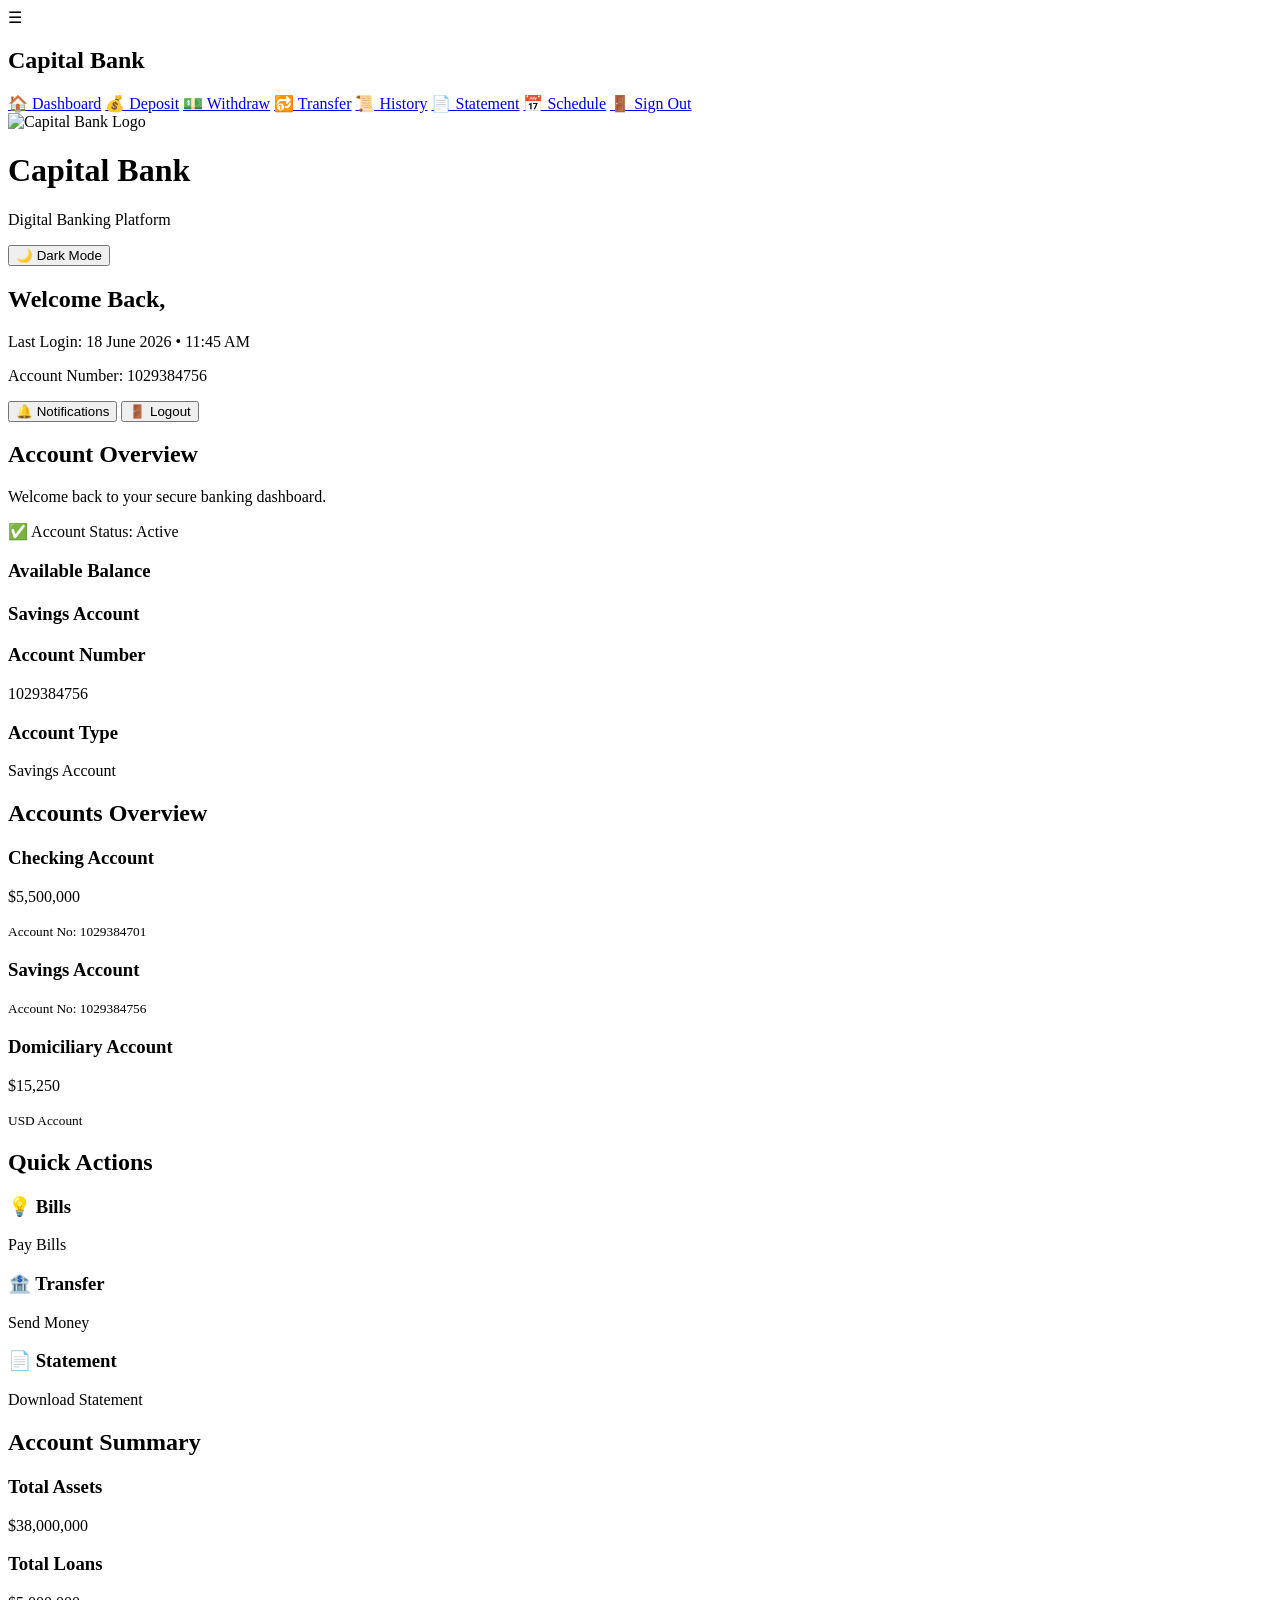
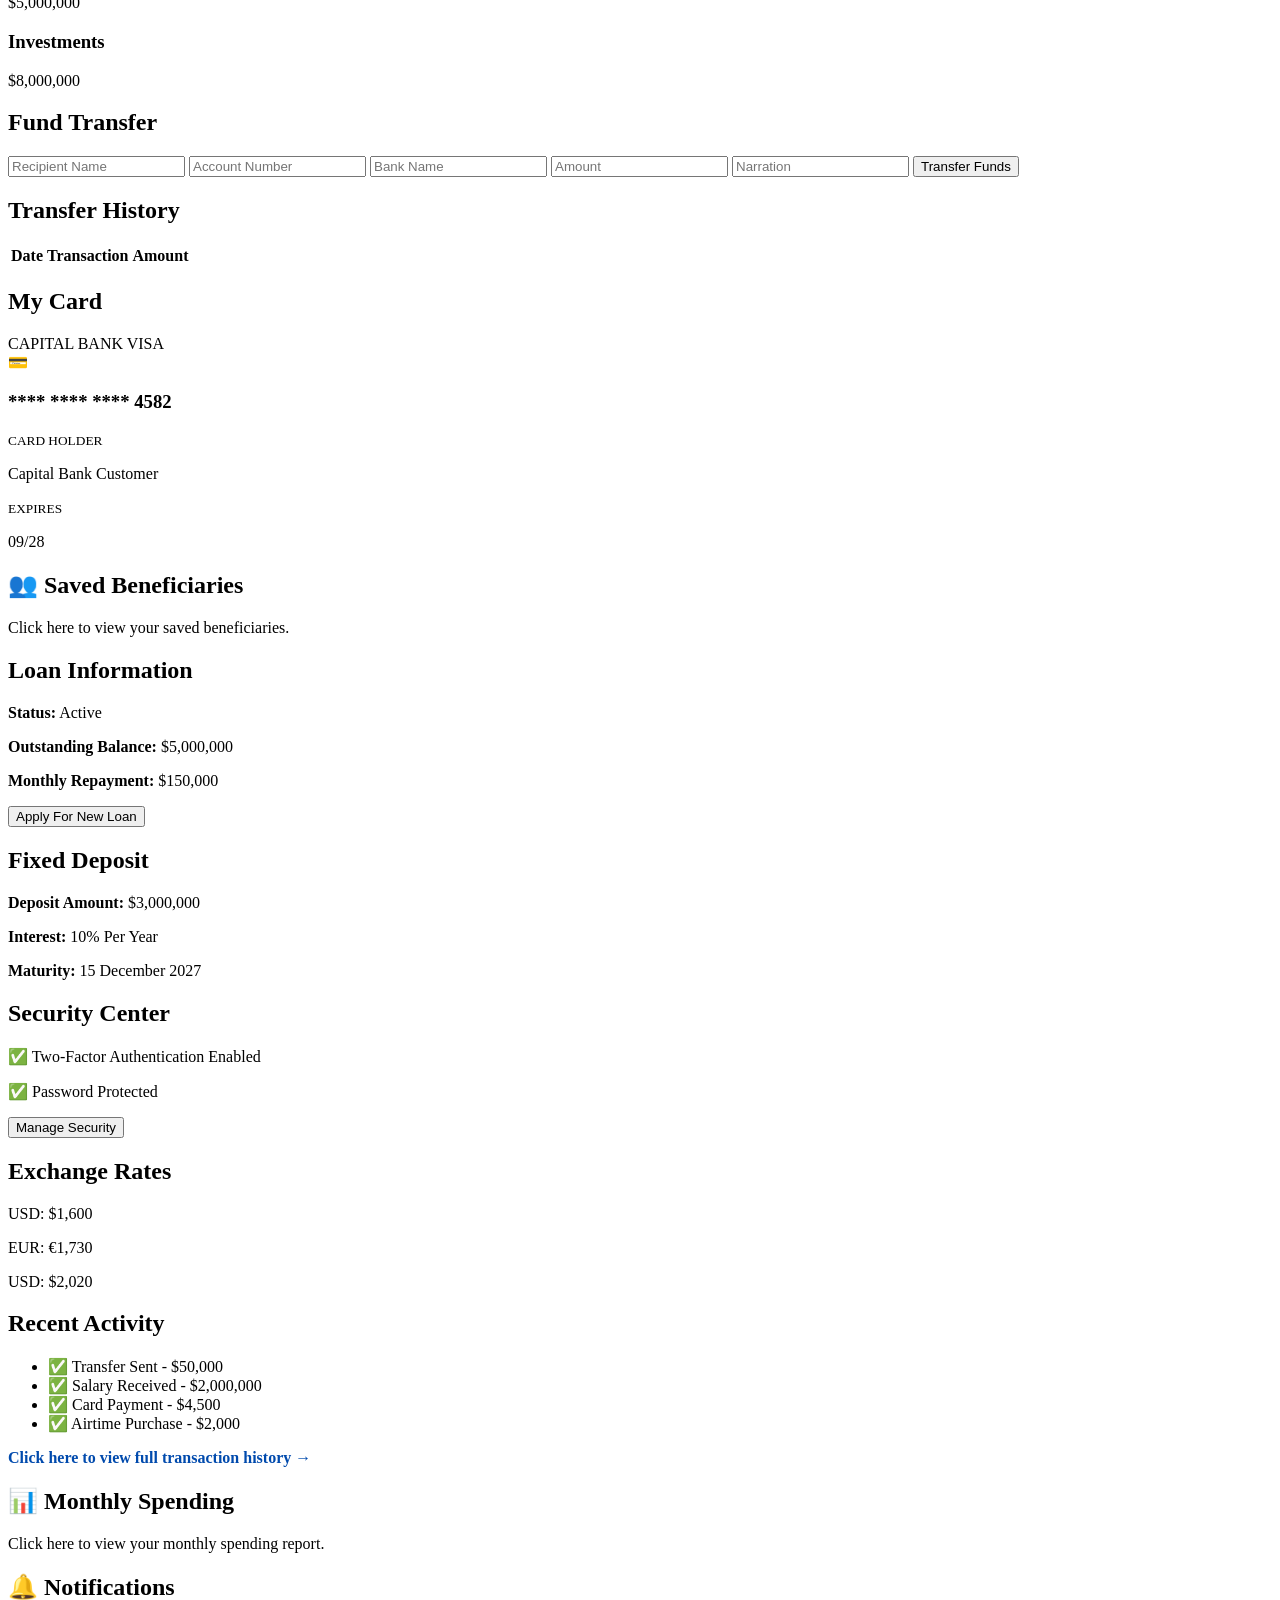
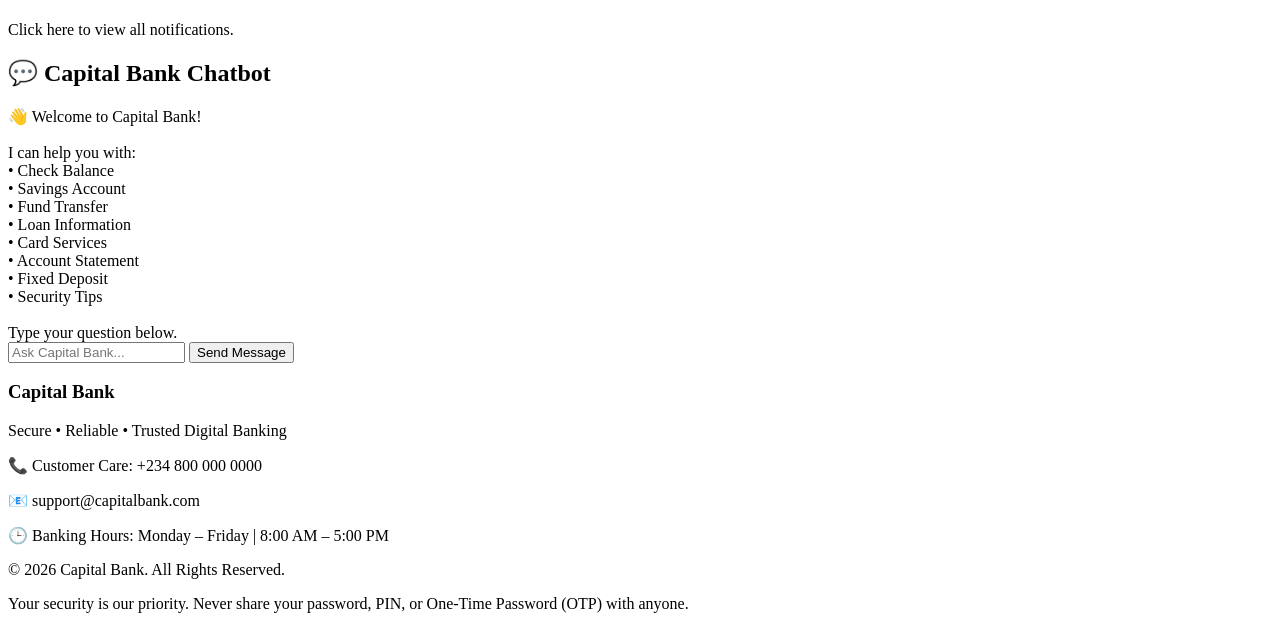
==== dashboard.html @ 626921fa "Update dashboard.html" ====
<!DOCTYPE html>
<html lang="en">

<head>
<meta charset="UTF-8">
<meta name="viewport" content="width=device-width, initial-scale=1.0">

<title>Capital Bank Dashboard</title>

<link rel="stylesheet" href="style.css">

</head>

<body onload="loadDashboard()">

<!-- Menu Button -->
<div class="menu-btn" onclick="toggleMenu()">
☰
</div>

<!-- Sidebar -->
<div class="sidebar" id="sidebar">

<h2>Capital Bank</h2>

<a href="dashboard.html">🏠 Dashboard</a>
<a href="deposit.html">💰 Deposit</a>
<a href="withdraw.html">💵 Withdraw</a>
<a href="transfer.html">🔂 Transfer</a>
<a href="history.html">📜 History</a>
<a href="statement.html">📄 Statement</a>
<a href="schedule.html">📅 Schedule</a>

<a href="#" onclick="logout()">🚪 Sign Out</a>

</div>

<!-- Dashboard -->
<div class="dashboard">

<!-- Header -->
<div class="top-header">

<img src="logo.png"
class="logo"
alt="Capital Bank Logo">

<div>

<h1>Capital Bank</h1>

<p>Digital Banking Platform</p>

<button
class="dark-btn"
onclick="toggleDarkMode()">

🌙 Dark Mode

</button>

</div>

</div>

<!-- Profile -->
<div class="profile-card">

<div class="profile-info">

<h2>
Welcome Back,
<span id="username"></span>
</h2>

<p>
Last Login:
18 June 2026 • 11:45 AM
</p>

<p>
Account Number:
<span id="accountNumber">
1029384756
</span>
</p>

</div>

<div class="profile-actions">

<button onclick="window.location.href='notifications.html'">
🔔 Notifications
</button>  

<button onclick="logout()">
🚪 Logout
</button>

</div>

</div>

<!-- Welcome Card -->
<div class="welcome-card">

<h2>Account Overview</h2>

<p>
Welcome back to your secure banking dashboard.
</p>

<span class="status">
✅ Account Status: Active
</span>

</div>

<!-- Account Cards -->
<div class="cards-grid">

<div class="bank-card balance-card">

<h3>Available Balance</h3>

<h1 id="balance"></h1>

</div>

<div class="bank-card">

<h3>Savings Account</h3>

<p id="savings"></p>

</div>

<div class="bank-card">

<h3>Account Number</h3>

<p id="accountNumberCard">
1029384756
</p>

</div>

<div class="bank-card">

<h3>Account Type</h3>

<p>Savings Account</p>

</div>

</div>
<!-- ACCOUNTS OVERVIEW -->
<div class="section">

<h2>Accounts Overview</h2>

<div class="cards-grid">

<div class="bank-card">
<h3>Checking Account</h3>
<p>$5,500,000</p>
<small>Account No: 1029384701</small>
</div>

<div class="bank-card">
<h3>Savings Account</h3>
<p id="overviewSavings"></p>
<small>Account No: 1029384756</small>
</div>

<div class="bank-card">
<h3>Domiciliary Account</h3>
<p>$15,250</p>
<small>USD Account</small>
</div>

</div>

</div>

<!-- QUICK ACTIONS -->
<div class="section">

<h2>Quick Actions</h2>

<div class="cards-grid">

<div class="bank-card">
<h3>💡 Bills</h3>
<p>Pay Bills</p>
</div>

<div class="bank-card">
<h3>🏦 Transfer</h3>
<p>Send Money</p>
</div>

<div class="bank-card">
<h3>📄 Statement</h3>
<p>Download Statement</p>
</div>

</div>

</div>

<!-- ACCOUNT SUMMARY -->
<div class="section">

<h2>Account Summary</h2>

<div class="cards-grid">

<div class="bank-card">
<h3>Total Assets</h3>
<p id="totalAssets">$38,000,000</p>
</div>

<div class="bank-card">
<h3>Total Loans</h3>
<p>$5,000,000</p>
</div>

<div class="bank-card">
<h3>Investments</h3>
<p>$8,000,000</p>
</div>

</div>

</div>

<!-- QUICK TRANSFER -->
<div class="bank-card">

<h2>Fund Transfer</h2>

<input
type="text"
id="receiver"
placeholder="Recipient Name">

<input
type="text"
id="accountNumber"
placeholder="Account Number">

<input
type="text"
id="bankName"
placeholder="Bank Name">

<input
type="number"
id="amount"
placeholder="Amount">

<input
type="text"
id="narration"
placeholder="Narration">

<button onclick="transferMoney()">
Transfer Funds
</button>

</div>
<!-- TRANSFER HISTORY -->
<div class="bank-card">

<h2>Transfer History</h2>

<table class="history-table">

<thead>
<tr>
<th>Date</th>
<th>Transaction</th>
<th>Amount</th>
</tr>
</thead>

<tbody id="historyTable">
</tbody>

</table>

</div>

<!-- MY CARD -->
<div class="section">

<h2>My Card</h2>

<div class="premium-card" onclick="showCardDetails()">

<div class="card-top">
<span>CAPITAL BANK</span>
<span>VISA</span>
</div>

<div class="chip">💳</div>

<h3 class="card-number">
**** **** **** 4582
</h3>

<div class="card-bottom">

<div>
<small>CARD HOLDER</small>
<p id="cardHolder">Capital Bank Customer</p>
</div>

<div>
<small>EXPIRES</small>
<p>09/28</p>
</div>

</div>

</div>

</div>

<!-- SAVED BENEFICIARIES -->

<div class="section">

    <div class="bank-card" onclick="showBeneficiaries()" style="cursor:pointer;">

        <h2>👥 Saved Beneficiaries</h2>

        <p>Click here to view your saved beneficiaries.</p>

    </div>

</div>

<!-- LOAN INFORMATION -->
<div class="section">

<h2>Loan Information</h2>

<div class="bank-card">

<p><strong>Status:</strong> Active</p>

<p><strong>Outstanding Balance:</strong> $5,000,000</p>

<p><strong>Monthly Repayment:</strong> $150,000</p>

<button onclick="applyLoan()">
Apply For New Loan
</button>

</div>

</div>

<!-- FIXED DEPOSIT -->
<div class="section">

<h2>Fixed Deposit</h2>

<div class="bank-card">

<p><strong>Deposit Amount:</strong> $3,000,000</p>

<p><strong>Interest:</strong> 10% Per Year</p>

<p><strong>Maturity:</strong> 15 December 2027</p>

</div>

</div>

<!-- SECURITY -->
<div class="section">

<h2>Security Center</h2>

<div class="bank-card">

<p>✅ Two-Factor Authentication Enabled</p>

<p>✅ Password Protected</p>

<button>
Manage Security
</button>

</div>

</div>

<!-- EXCHANGE RATES -->
<div class="section">

<h2>Exchange Rates</h2>

<div class="bank-card">

<p>USD: $1,600</p>

<p>EUR: €1,730</p>

<p>USD: $2,020</p>

</div>

</div>

<!-- RECENT ACTIVITY -->

<div class="section clickable-section"
     onclick="openHistory()">

    <h2>Recent Activity</h2>

    <ul class="activity-feed">

        <li>✅ Transfer Sent - $50,000</li>
        <li>✅ Salary Received - $2,000,000</li>
        <li>✅ Card Payment - $4,500</li>
        <li>✅ Airtime Purchase - $2,000</li>

    </ul>

    <p style="color:#004aad;font-weight:bold;">
        Click here to view full transaction history →
    </p>

</div>
    
<!-- MONTHLY SPENDING -->

<div class="section">

    <div class="bank-card" onclick="showMonthlySpending()" style="cursor:pointer;">

        <h2>📊 Monthly Spending</h2>

        <p>Click here to view your monthly spending report.</p>

    </div>

</div>
    
<!-- NOTIFICATIONS -->

<div class="section">

    <div class="bank-card" onclick="showNotifications()" style="cursor:pointer;">

        <h2>🔔 Notifications</h2>

        <p>Click here to view all notifications.</p>

    </div>

</div>

<!-- ===========================
     CAPITAL BANK CHATBOT
=========================== -->

<div class="bank-card">

    <h2>💬 Capital Bank Chatbot</h2>

    <div id="chatBox" class="chat-box">

        <div class="bot-message">
            👋 Welcome to Capital Bank!

            <br><br>

            I can help you with:

            <br>• Check Balance
            <br>• Savings Account
            <br>• Fund Transfer
            <br>• Loan Information
            <br>• Card Services
            <br>• Account Statement
            <br>• Fixed Deposit
            <br>• Security Tips

            <br><br>

            Type your question below.
        </div>

    </div>

    <input
        type="text"
        id="chatInput"
        placeholder="Ask Capital Bank...">

    <button onclick="sendChat()">
        Send Message
    </button>

</div>

</div>
<!-- End Dashboard -->

<!-- Footer -->
<footer class="footer">

    <div class="footer-content">

        <h3>Capital Bank</h3>

        <p>
            Secure • Reliable • Trusted Digital Banking
        </p>

        <p>
            📞 Customer Care: +234 800 000 0000
        </p>

        <p>
            📧 support@capitalbank.com
        </p>

        <p>
            🕒 Banking Hours: Monday – Friday | 8:00 AM – 5:00 PM
        </p>

        <p>
            ©️ 2026 Capital Bank. All Rights Reserved.
        </p>

        <p class="footer-note">
            Your security is our priority. Never share your password, PIN, or One-Time Password (OTP) with anyone.
        </p>

    </div>

</footer>

<!-- Receipt Modal -->

<!-- JavaScript -->
<script type="module" src="app.js"></script>

</body>

</html>
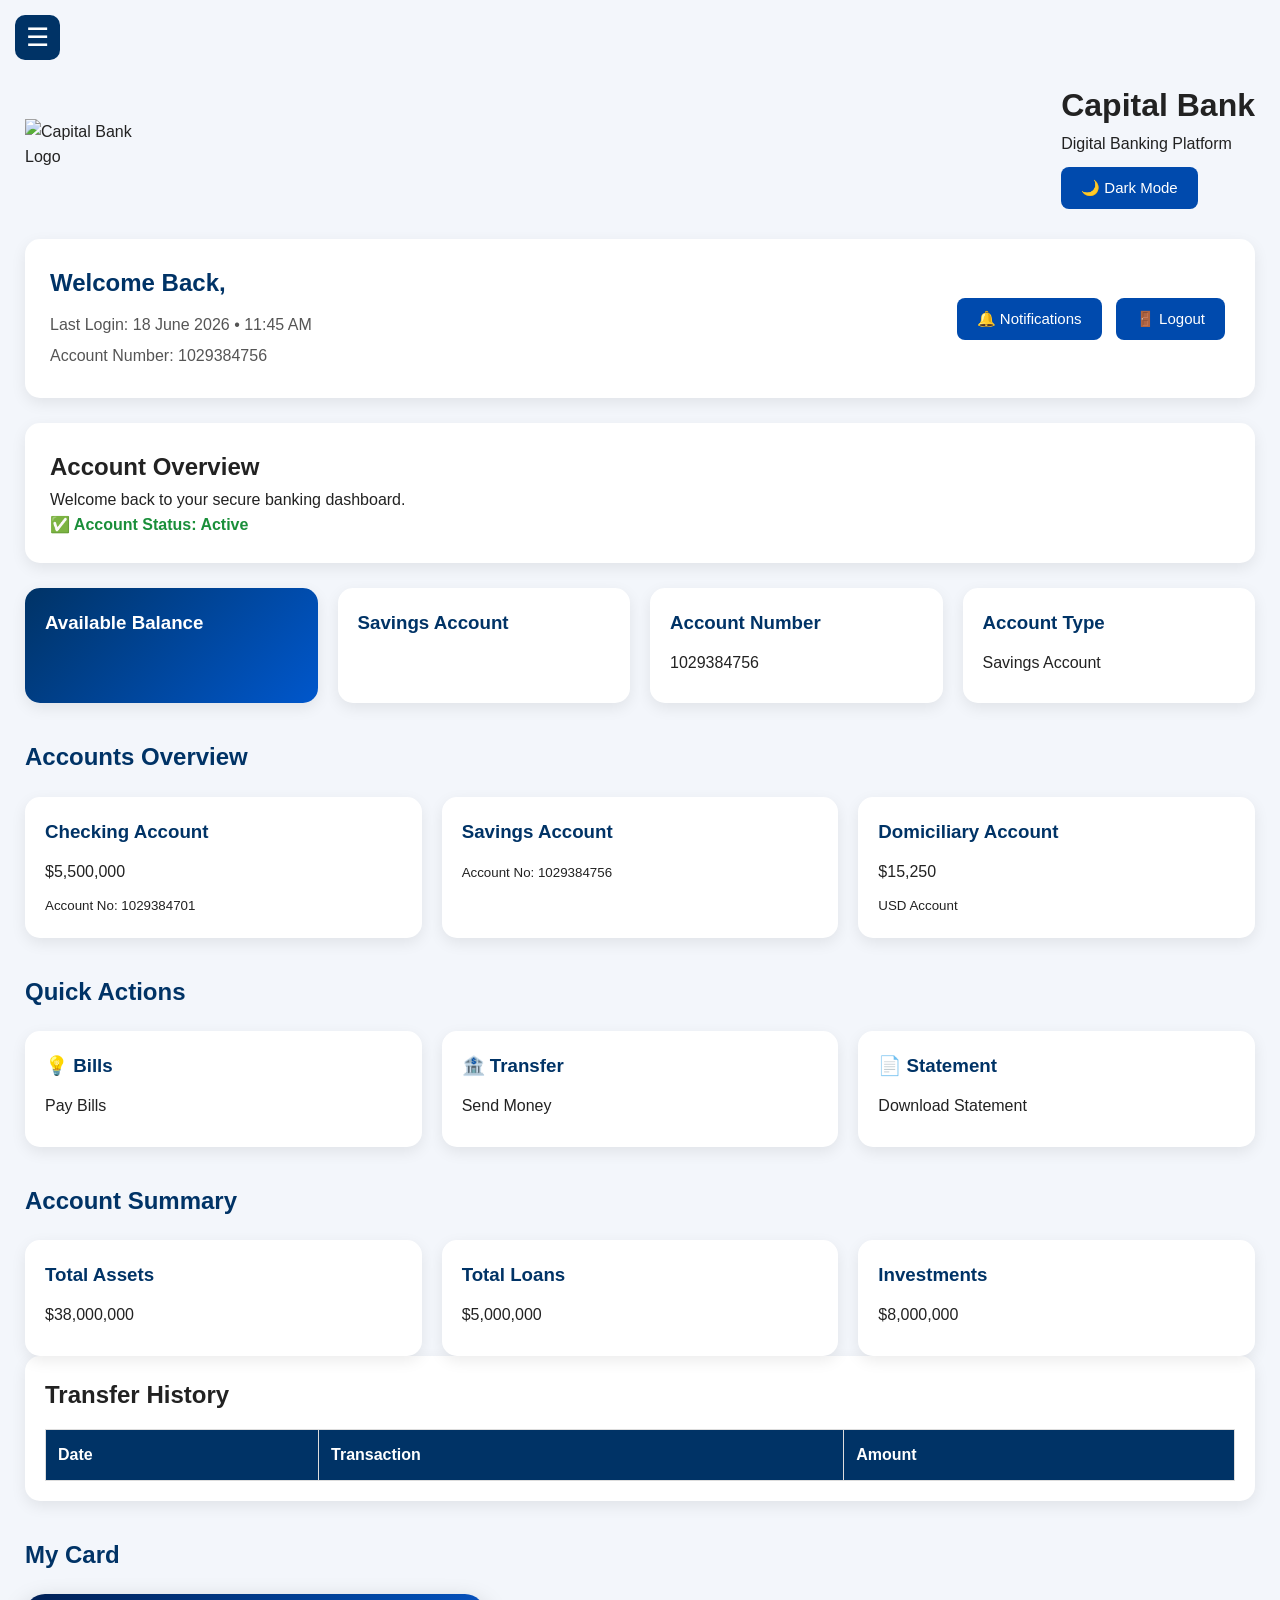
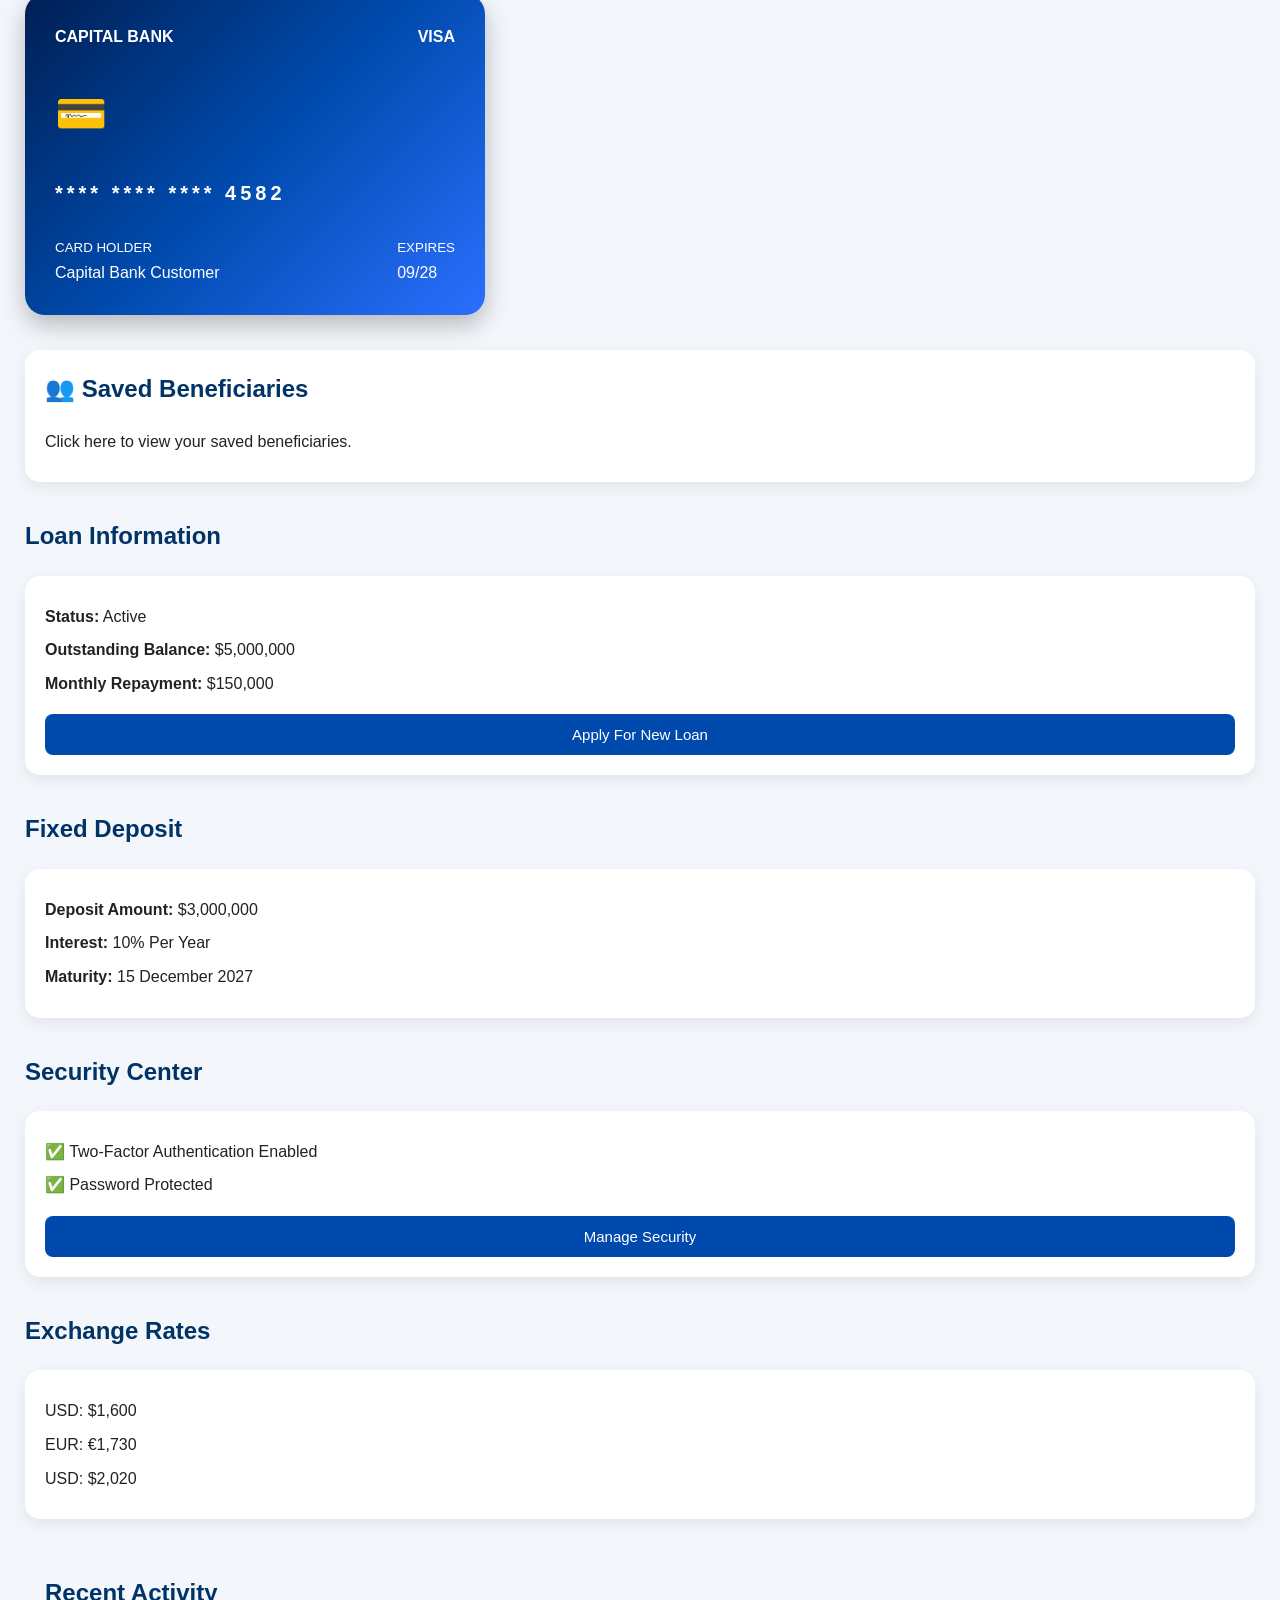
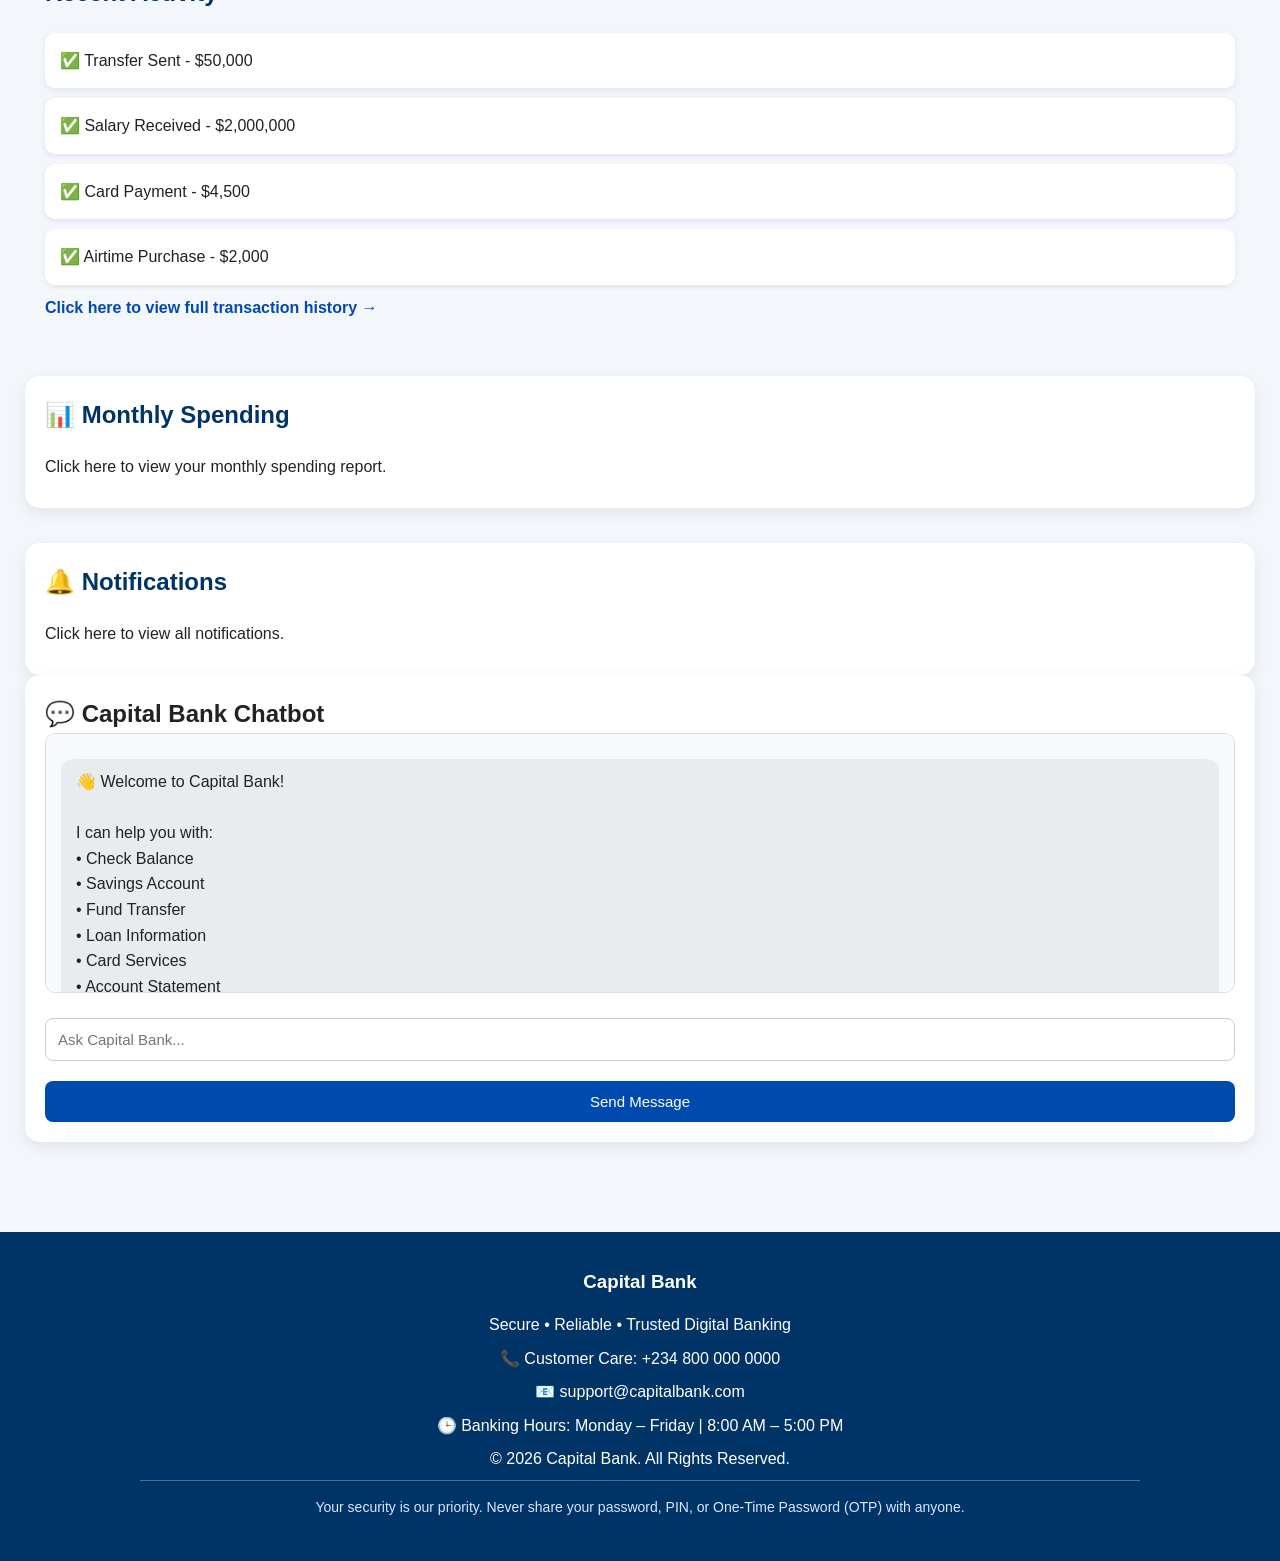
==== commit 269368e5: "Update dashboard.html" ====
--- a/dashboard.html
+++ b/dashboard.html
@@ -235,41 +235,6 @@
 
 </div>
 
-<!-- QUICK TRANSFER -->
-<div class="bank-card">
-
-<h2>Fund Transfer</h2>
-
-<input
-type="text"
-id="receiver"
-placeholder="Recipient Name">
-
-<input
-type="text"
-id="accountNumber"
-placeholder="Account Number">
-
-<input
-type="text"
-id="bankName"
-placeholder="Bank Name">
-
-<input
-type="number"
-id="amount"
-placeholder="Amount">
-
-<input
-type="text"
-id="narration"
-placeholder="Narration">
-
-<button onclick="transferMoney()">
-Transfer Funds
-</button>
-
-</div>
 <!-- TRANSFER HISTORY -->
 <div class="bank-card">
 
--- a/style.css
+++ b/style.css
@@ -0,0 +1,724 @@
+/* =========================================
+   CAPITAL BANK
+   STYLE.CSS
+   PART 1
+========================================= */
+
+/* ==========================
+   RESET
+========================== */
+
+*{
+    margin:0;
+    padding:0;
+    box-sizing:border-box;
+}
+
+html{
+    scroll-behavior:smooth;
+}
+
+body{
+    font-family:Arial, Helvetica, sans-serif;
+    background:#f3f6fb;
+    color:#222;
+    line-height:1.6;
+}
+
+/* ==========================
+   LINKS
+========================== */
+
+a{
+    text-decoration:none;
+    color:inherit;
+}
+
+/* ==========================
+   LOGIN / REGISTER
+========================== */
+
+.container{
+    width:90%;
+    max-width:450px;
+    margin:60px auto;
+    background:#ffffff;
+    padding:35px;
+    border-radius:15px;
+    box-shadow:0 10px 30px rgba(0,0,0,.12);
+}
+
+.container h2{
+    text-align:center;
+    color:#003366;
+    margin-bottom:25px;
+}
+
+.container p{
+    text-align:center;
+    margin-top:20px;
+}
+
+.container input{
+    width:100%;
+    padding:14px;
+    margin:12px 0;
+    border:1px solid #cccccc;
+    border-radius:8px;
+    font-size:16px;
+    transition:.3s;
+}
+
+.container input:focus{
+    outline:none;
+    border-color:#004aad;
+    box-shadow:0 0 5px rgba(0,74,173,.3);
+}
+
+/* ==========================
+   GLOBAL INPUTS
+========================== */
+
+input,
+select,
+textarea{
+
+    width:100%;
+    padding:12px;
+    border:1px solid #cccccc;
+    border-radius:8px;
+    font-size:15px;
+    margin:10px 0;
+    transition:.3s;
+
+}
+
+input:focus,
+select:focus,
+textarea:focus{
+
+    outline:none;
+    border-color:#004aad;
+    box-shadow:0 0 5px rgba(0,74,173,.25);
+
+}
+
+/* ==========================
+   BUTTONS
+========================== */
+
+button,
+.btn{
+
+    background:#004aad;
+    color:white;
+    border:none;
+    padding:12px 20px;
+    border-radius:8px;
+    cursor:pointer;
+    font-size:15px;
+    transition:.3s;
+
+}
+
+button:hover,
+.btn:hover{
+
+    background:#00337a;
+    transform:translateY(-2px);
+
+}
+
+/* ==========================
+   LOGO
+========================== */
+
+.logo{
+
+    width:120px;
+    height:auto;
+
+}
+
+/* ==========================
+   MENU BUTTON
+========================== */
+
+.menu-btn{
+
+    position:fixed;
+    top:15px;
+    left:15px;
+    width:45px;
+    height:45px;
+    background:#003366;
+    color:white;
+    border-radius:10px;
+    display:flex;
+    justify-content:center;
+    align-items:center;
+    font-size:26px;
+    cursor:pointer;
+    z-index:1001;
+
+}
+
+/* ==========================
+   SIDEBAR
+========================== */
+
+.sidebar{
+
+    position:fixed;
+    top:0;
+    left:-270px;
+    width:250px;
+    height:100%;
+    background:#003366;
+    transition:.3s;
+    padding:20px;
+    overflow-y:auto;
+    z-index:1000;
+
+}
+
+.sidebar.active{
+
+    left:0;
+
+}
+
+.sidebar h2{
+
+    color:white;
+    text-align:center;
+    margin-bottom:30px;
+
+}
+
+.sidebar a{
+
+    display:block;
+    color:white;
+    padding:14px;
+    border-radius:8px;
+    margin-bottom:8px;
+    transition:.3s;
+
+}
+
+.sidebar a:hover{
+
+    background:#1f3c88;
+
+}
+
+/* ==========================
+   DASHBOARD
+========================== */
+
+.dashboard{
+
+    padding:80px 25px 40px;
+
+}
+
+.dashboard-container{
+
+    max-width:1300px;
+    margin:auto;
+
+}
+
+/* ==========================
+   TOP HEADER
+========================== */
+
+.top-header{
+
+    display:flex;
+    justify-content:space-between;
+    align-items:center;
+    flex-wrap:wrap;
+    gap:20px;
+    margin-bottom:30px;
+
+}
+
+.dark-btn{
+
+    margin-top:10px;
+
+}
+/* =========================================
+   CAPITAL BANK
+   STYLE.CSS
+   PART 2
+========================================= */
+
+/* ==========================
+   PROFILE CARD
+========================== */
+
+.profile-card{
+    background:#ffffff;
+    border-radius:15px;
+    padding:25px;
+    display:flex;
+    justify-content:space-between;
+    align-items:center;
+    flex-wrap:wrap;
+    gap:20px;
+    margin-bottom:25px;
+    box-shadow:0 5px 15px rgba(0,0,0,.08);
+}
+
+.profile-info h2{
+    color:#003366;
+    margin-bottom:10px;
+}
+
+.profile-info p{
+    margin:5px 0;
+    color:#555;
+}
+
+.profile-actions button{
+    margin:5px;
+}
+
+/* ==========================
+   WELCOME CARD
+========================== */
+
+.welcome-card{
+    background:#ffffff;
+    padding:25px;
+    border-radius:15px;
+    margin-bottom:25px;
+    box-shadow:0 5px 15px rgba(0,0,0,.08);
+}
+
+.status{
+    color:#1a8f3a;
+    font-weight:bold;
+}
+
+/* ==========================
+   SECTION
+========================== */
+
+.section{
+    margin-top:35px;
+}
+
+.section h2{
+    color:#003366;
+    margin-bottom:20px;
+}
+
+/* ==========================
+   CARD GRID
+========================== */
+
+.cards-grid{
+    display:grid;
+    grid-template-columns:repeat(auto-fit,minmax(260px,1fr));
+    gap:20px;
+}
+
+/* ==========================
+   BANK CARD
+========================== */
+
+.bank-card{
+    background:#ffffff;
+    border-radius:15px;
+    padding:20px;
+    box-shadow:0 5px 15px rgba(0,0,0,.08);
+    transition:.3s;
+}
+
+.bank-card:hover{
+    transform:translateY(-5px);
+}
+
+.bank-card h3{
+    color:#003366;
+    margin-bottom:12px;
+}
+
+.bank-card p{
+    margin:8px 0;
+}
+
+.bank-card input{
+    margin:10px 0;
+}
+
+.bank-card button{
+    width:100%;
+    margin-top:10px;
+}
+
+/* ==========================
+   BALANCE CARD
+========================== */
+
+.balance-card{
+    background:linear-gradient(135deg,#003366,#0057cc);
+    color:#ffffff;
+}
+
+.balance-card h3,
+.balance-card h1{
+    color:white;
+}
+
+/* ==========================
+   HISTORY TABLE
+========================== */
+
+.history-table{
+    width:100%;
+    border-collapse:collapse;
+    margin-top:15px;
+}
+
+.history-table th{
+    background:#003366;
+    color:white;
+}
+
+.history-table th,
+.history-table td{
+    border:1px solid #dddddd;
+    padding:12px;
+    text-align:left;
+}
+
+.history-table tr:nth-child(even){
+    background:#f8f8f8;
+}
+
+/* ==========================
+   PREMIUM CARD
+========================== */
+
+.premium-card{
+    max-width:460px;
+    padding:30px;
+    border-radius:20px;
+    background:linear-gradient(135deg,#001f54,#004aad,#2b6fff);
+    color:white;
+    cursor:pointer;
+    box-shadow:0 10px 25px rgba(0,0,0,.25);
+    transition:.3s;
+}
+
+.premium-card:hover{
+    transform:translateY(-5px);
+}
+
+.card-top{
+    display:flex;
+    justify-content:space-between;
+    font-weight:bold;
+}
+
+.chip{
+    font-size:42px;
+    margin:30px 0;
+}
+
+.card-number{
+    letter-spacing:4px;
+    font-size:20px;
+}
+
+.card-bottom{
+    display:flex;
+    justify-content:space-between;
+    margin-top:25px;
+}
+
+/* ==========================
+   CLICKABLE SECTION
+========================== */
+
+.clickable-section{
+    cursor:pointer;
+    padding:20px;
+    border-radius:15px;
+    transition:.3s;
+}
+
+.clickable-section:hover{
+    background:#eef5ff;
+    transform:translateY(-4px);
+    box-shadow:0 8px 20px rgba(0,0,0,.12);
+}
+/* =========================================
+   CAPITAL BANK
+   STYLE.CSS
+   PART 3
+========================================= */
+
+/* ==========================
+   CHATBOT
+========================== */
+
+.chat-box{
+    height:260px;
+    overflow-y:auto;
+    border:1px solid #dddddd;
+    border-radius:10px;
+    background:#f8f9fb;
+    padding:15px;
+    margin-bottom:15px;
+}
+
+.user-message{
+    background:#004aad;
+    color:#ffffff;
+    padding:10px 15px;
+    border-radius:12px;
+    margin:10px 0;
+    text-align:right;
+}
+
+.bot-message{
+    background:#e9ecef;
+    color:#222222;
+    padding:10px 15px;
+    border-radius:12px;
+    margin:10px 0;
+}
+
+/* ==========================
+   ACTIVITY
+========================== */
+
+.activity-feed{
+    list-style:none;
+}
+
+.activity-feed li{
+    background:#ffffff;
+    padding:15px;
+    margin:10px 0;
+    border-radius:10px;
+    box-shadow:0 2px 6px rgba(0,0,0,.08);
+}
+
+/* ==========================
+   CHART
+========================== */
+
+.chart{
+    margin-top:20px;
+}
+
+.bar{
+    background:#004aad;
+    color:white;
+    padding:10px;
+    margin:10px 0;
+    border-radius:8px;
+    transition:.3s;
+}
+
+.bar:hover{
+    background:#00337a;
+}
+
+/* ==========================
+   NOTIFICATIONS
+========================== */
+
+.notification{
+    background:#ffffff;
+    padding:15px;
+    border-radius:10px;
+    margin:12px 0;
+    box-shadow:0 2px 6px rgba(0,0,0,.08);
+}
+
+/* ==========================
+   RECEIPT MODAL
+========================== */
+
+.receipt-modal{
+    display:none;
+    position:fixed;
+    left:0;
+    top:0;
+    width:100%;
+    height:100%;
+    background:rgba(0,0,0,.7);
+    justify-content:center;
+    align-items:center;
+    z-index:9999;
+}
+
+.receipt-box{
+    background:#ffffff;
+    width:350px;
+    padding:30px;
+    border-radius:15px;
+    text-align:center;
+    box-shadow:0 8px 25px rgba(0,0,0,.25);
+}
+
+.receipt-box h2{
+    color:#003366;
+    margin-bottom:20px;
+}
+
+.receipt-box p{
+    margin:10px 0;
+}
+
+/* ==========================
+   FOOTER
+========================== */
+
+.footer{
+    background:#003366;
+    color:white;
+    text-align:center;
+    padding:35px 20px;
+    margin-top:50px;
+}
+
+.footer-content{
+    max-width:1000px;
+    margin:auto;
+}
+
+.footer h3{
+    margin-bottom:15px;
+}
+
+.footer p{
+    margin:8px 0;
+    line-height:1.6;
+}
+
+.footer-note{
+    margin-top:20px;
+    padding-top:15px;
+    border-top:1px solid rgba(255,255,255,.3);
+    color:#d8e6ff;
+    font-size:14px;
+}
+
+/* ==========================
+   DARK MODE
+========================== */
+
+.dark-mode{
+    background:#111827;
+    color:white;
+}
+
+.dark-mode .bank-card,
+.dark-mode .profile-card,
+.dark-mode .welcome-card,
+.dark-mode .notification,
+.dark-mode .activity-feed li,
+.dark-mode .receipt-box{
+    background:#1f2937;
+    color:white;
+}
+
+.dark-mode .chat-box{
+    background:#374151;
+    border-color:#555;
+}
+
+.dark-mode .bot-message{
+    background:#4b5563;
+    color:white;
+}
+
+.dark-mode input,
+.dark-mode textarea{
+    background:#374151;
+    color:white;
+    border:1px solid #555;
+}
+
+.dark-mode .history-table th{
+    background:#2563eb;
+}
+
+.dark-mode .history-table td{
+    background:#1f2937;
+    color:white;
+}
+
+/* ==========================
+   ANIMATIONS
+========================== */
+
+.bank-card,
+.profile-card,
+.welcome-card,
+.section,
+.premium-card{
+    animation:fadeIn .5s ease;
+}
+
+@keyframes fadeIn{
+
+    from{
+        opacity:0;
+        transform:translateY(12px);
+    }
+
+    to{
+        opacity:1;
+        transform:translateY(0);
+    }
+
+}
+
+/* ==========================
+   MOBILE
+========================== */
+
+@media (max-width:768px){
+
+    .dashboard{
+        padding:80px 15px 30px;
+    }
+
+    .top-header{
+        flex-direction:column;
+        text-align:center;
+    }
+
+    .profile-card{
+        flex-direction:column;
+        text-align:center;
+    }
+
+    .cards-grid{
+        grid-template-columns:1fr;
+    }
+
+    .premium-card{
+        max-width:100%;
+    }
+
+    .history-table{
+        display:block;
+        overflow-x:auto;
+    }
+
+    .receipt-box{
+        width:90%;
+    }
+
+}
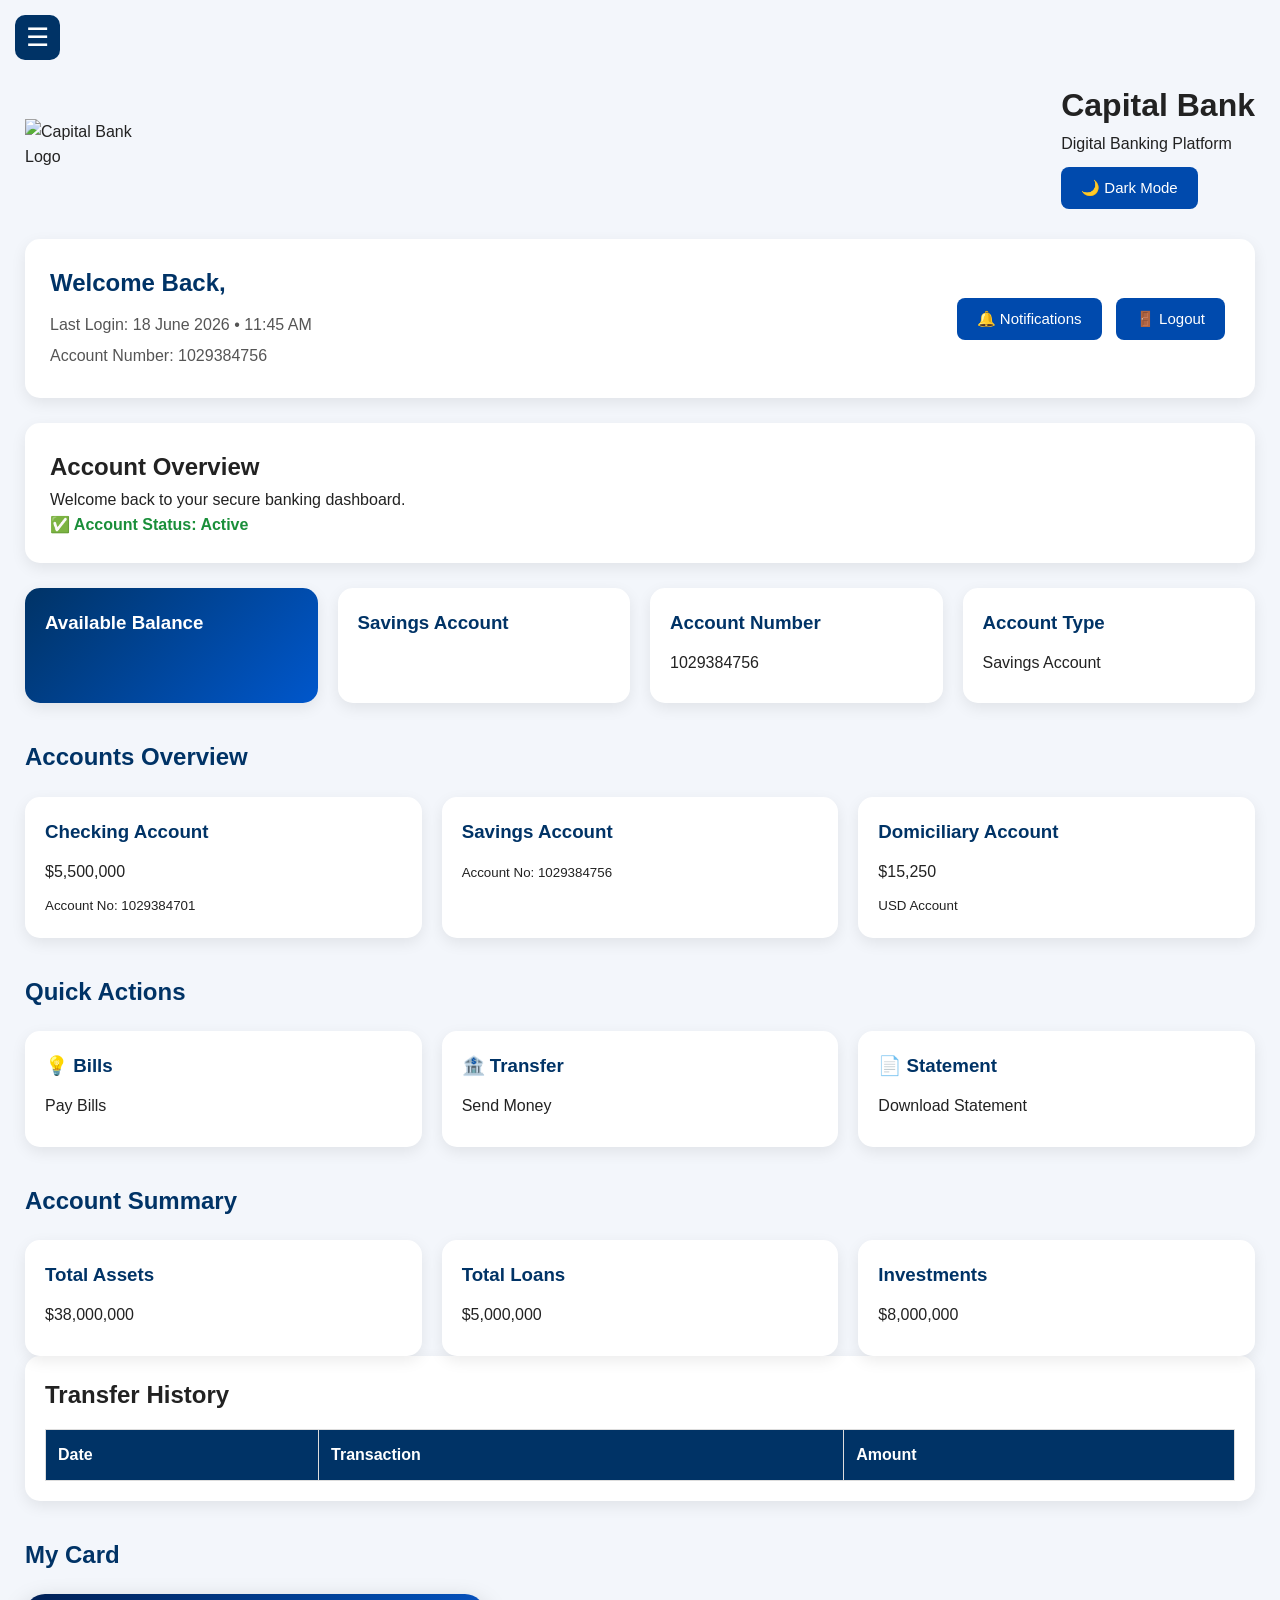
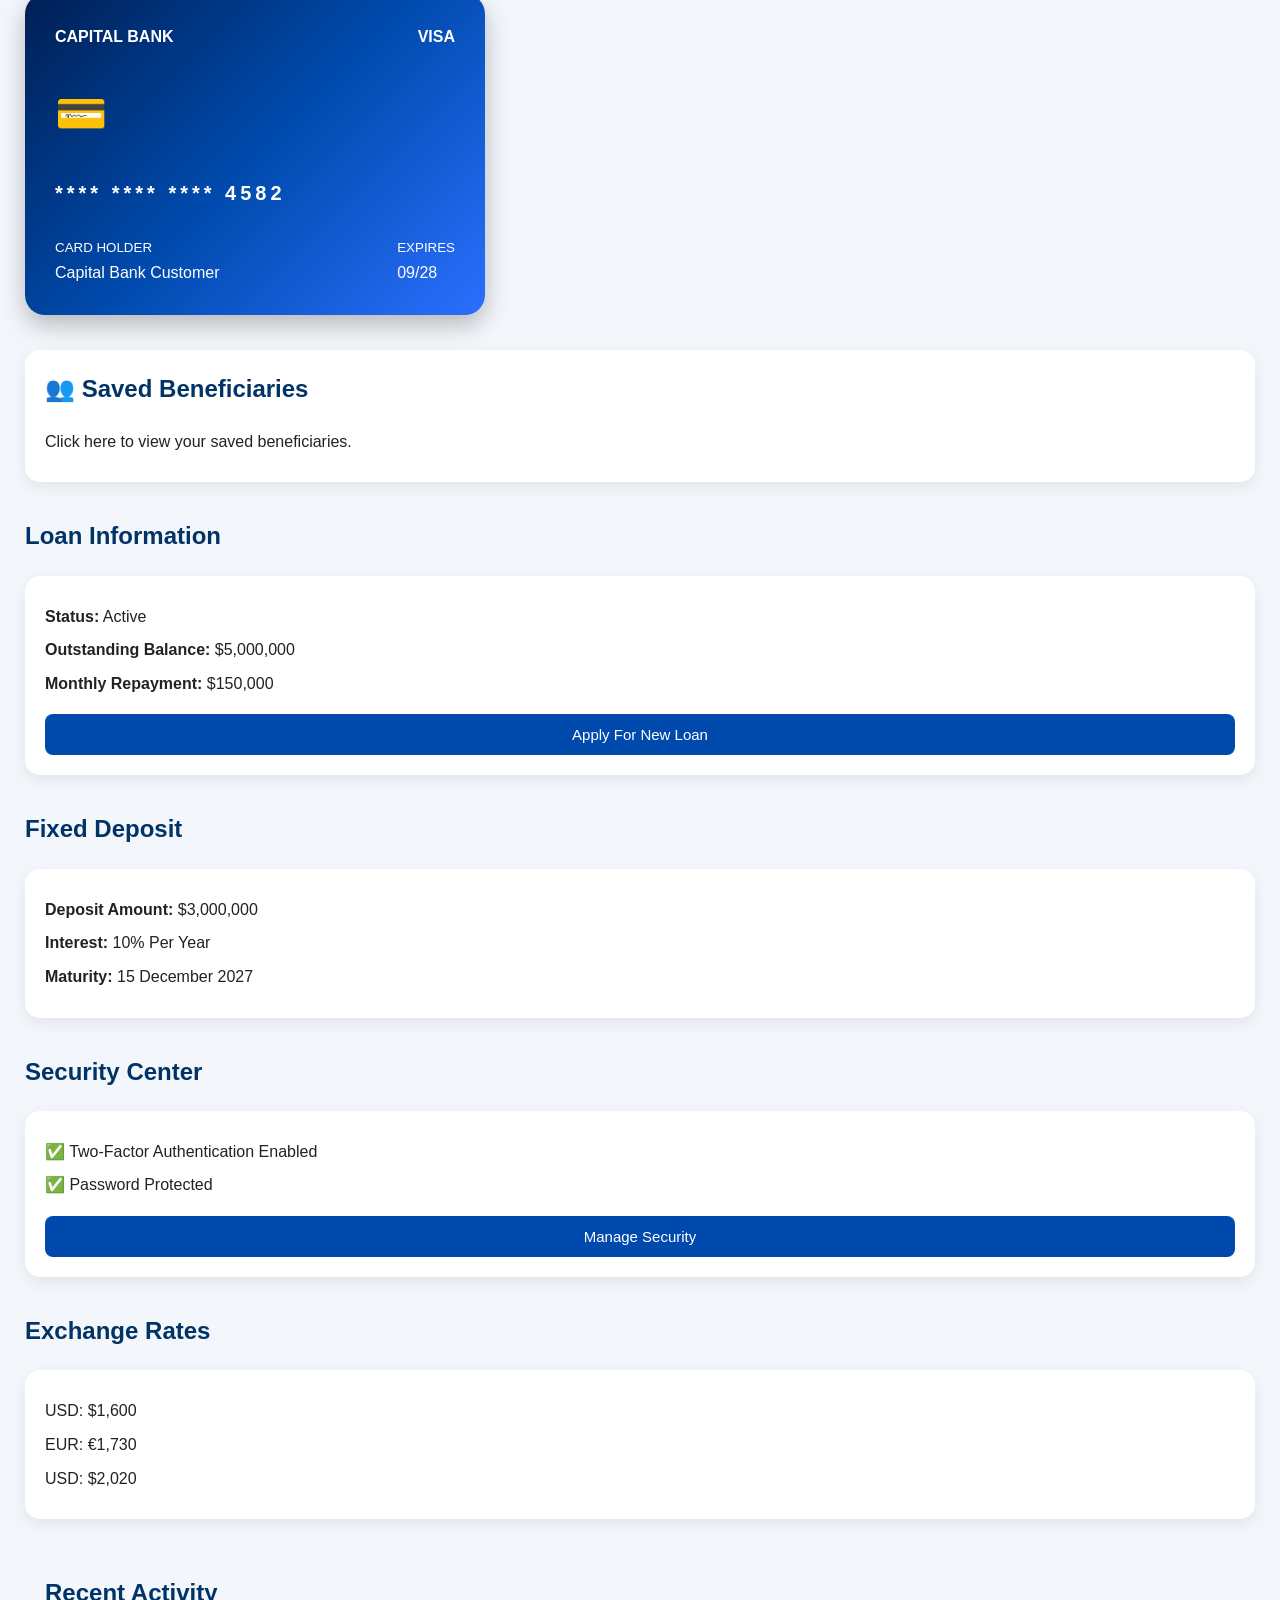
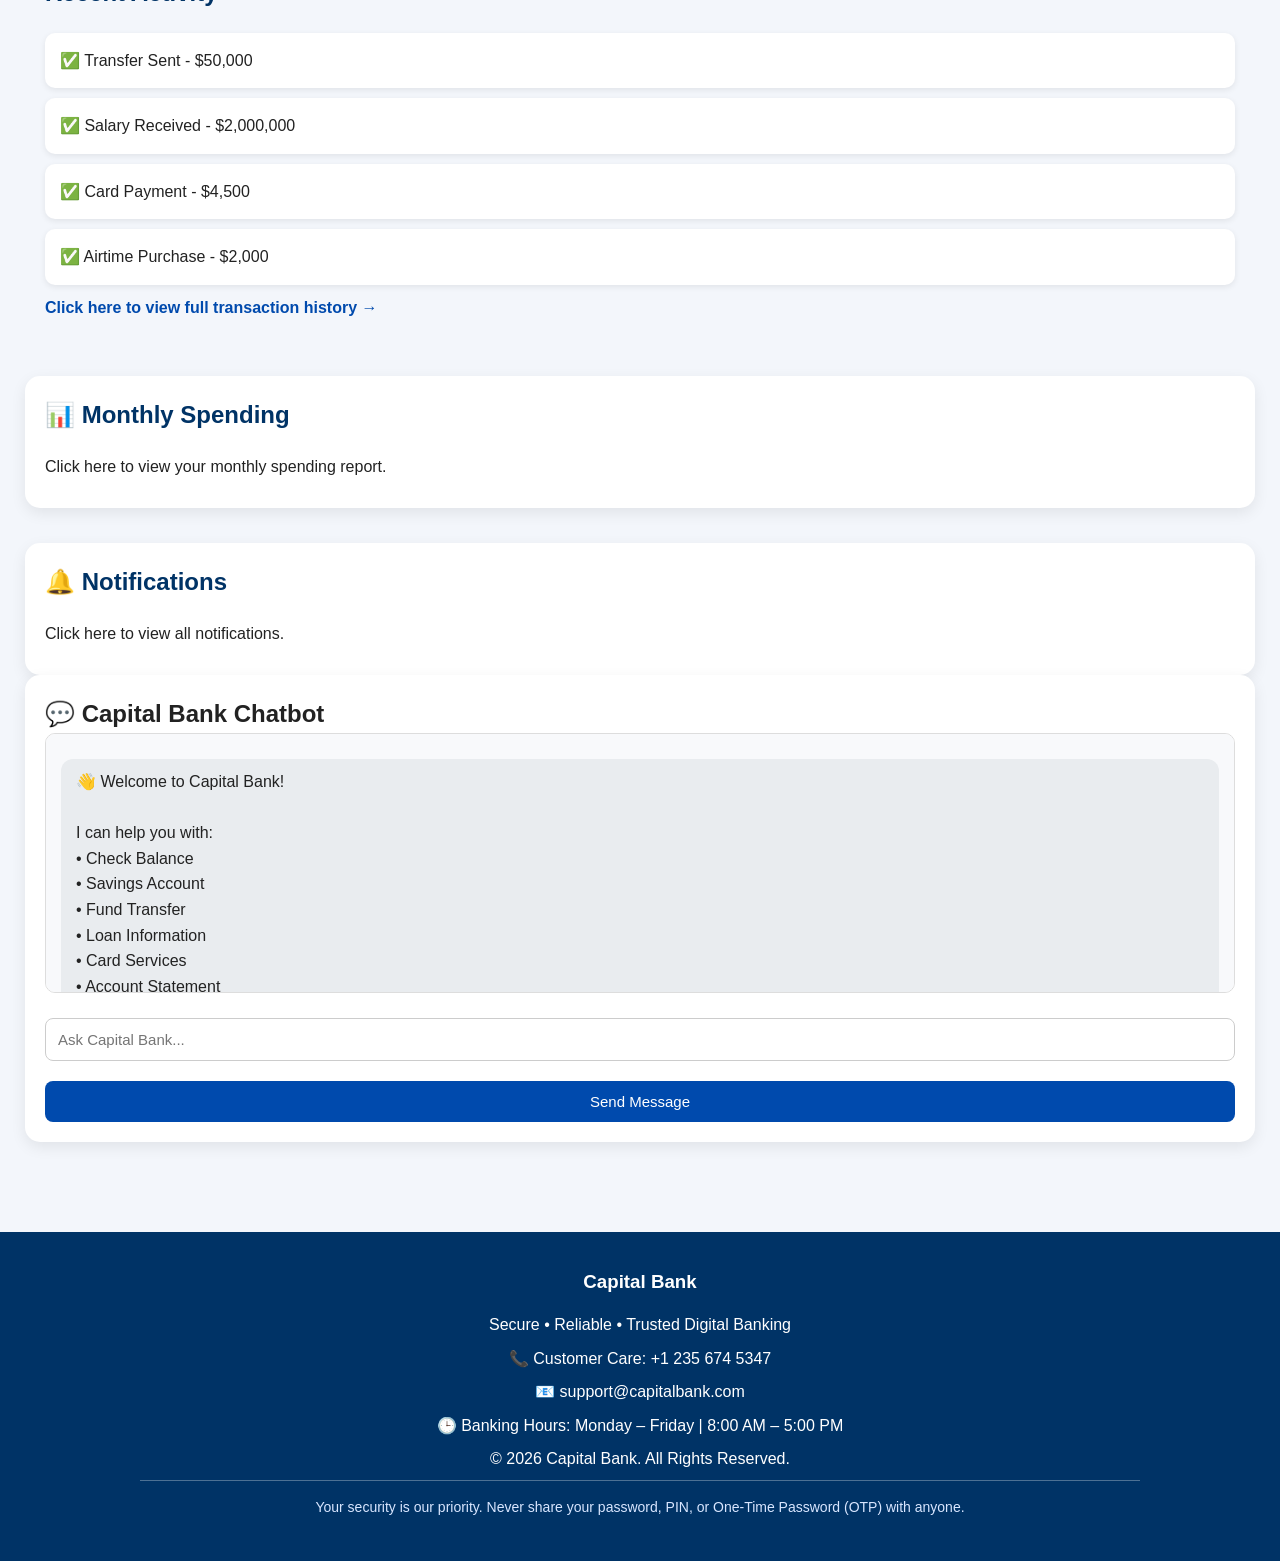
==== commit 612721cd: "Update dashboard.html" ====
--- a/dashboard.html
+++ b/dashboard.html
@@ -490,7 +490,7 @@
         </p>
 
         <p>
-            📞 Customer Care: +234 800 000 0000
+            📞 Customer Care: +1 235 674 5347
         </p>
 
         <p>
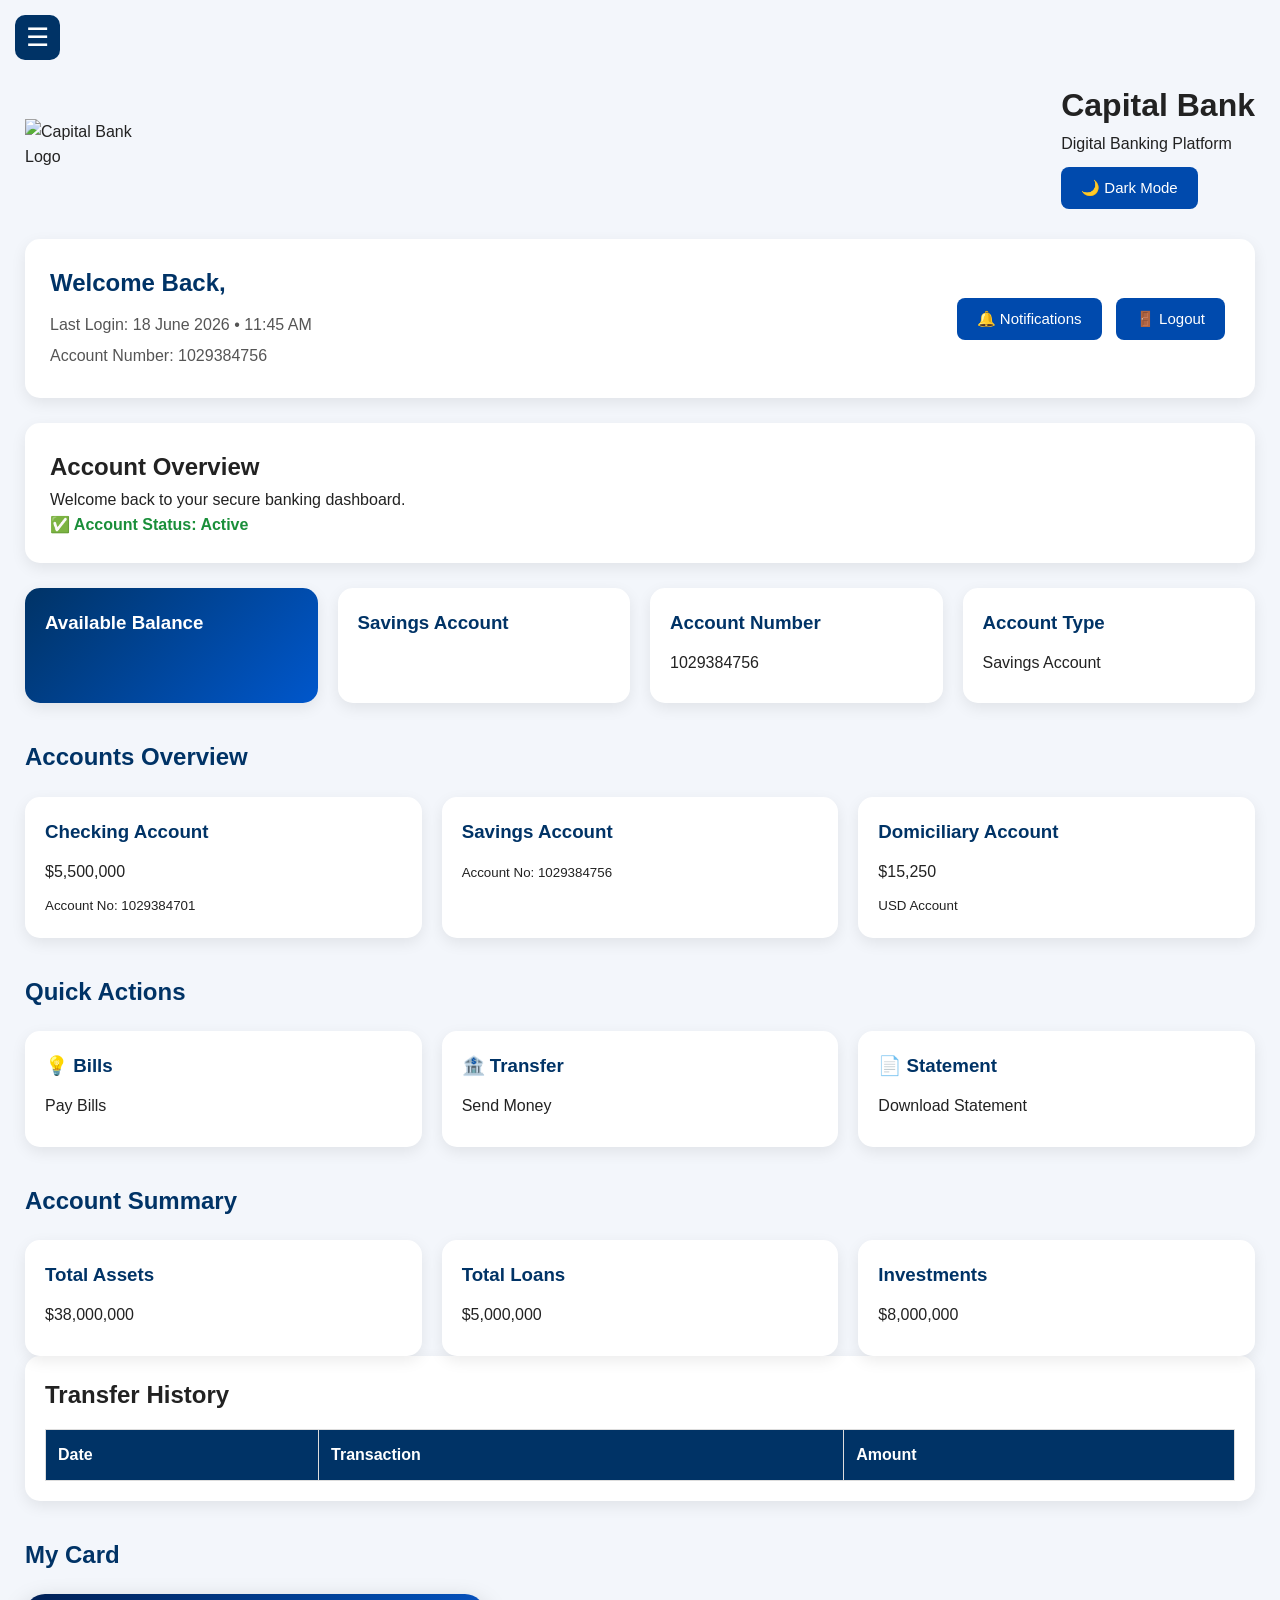
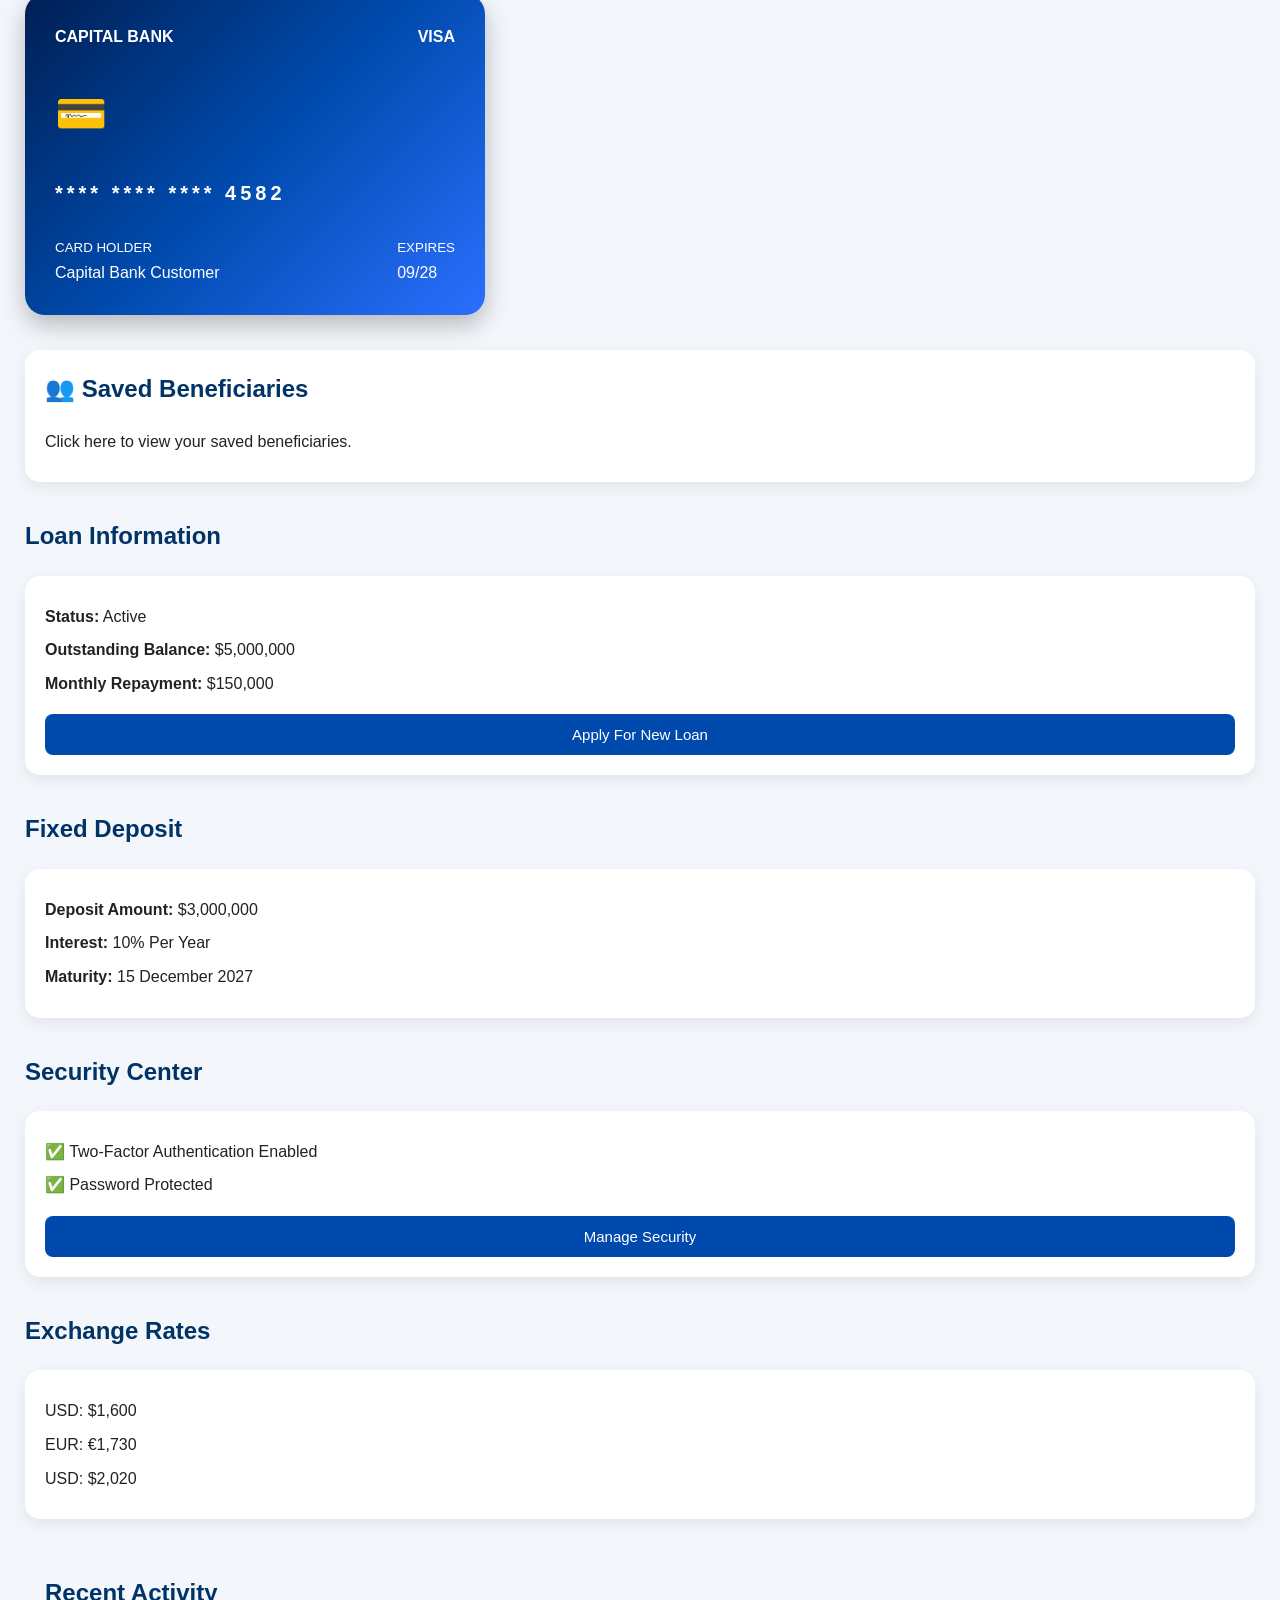
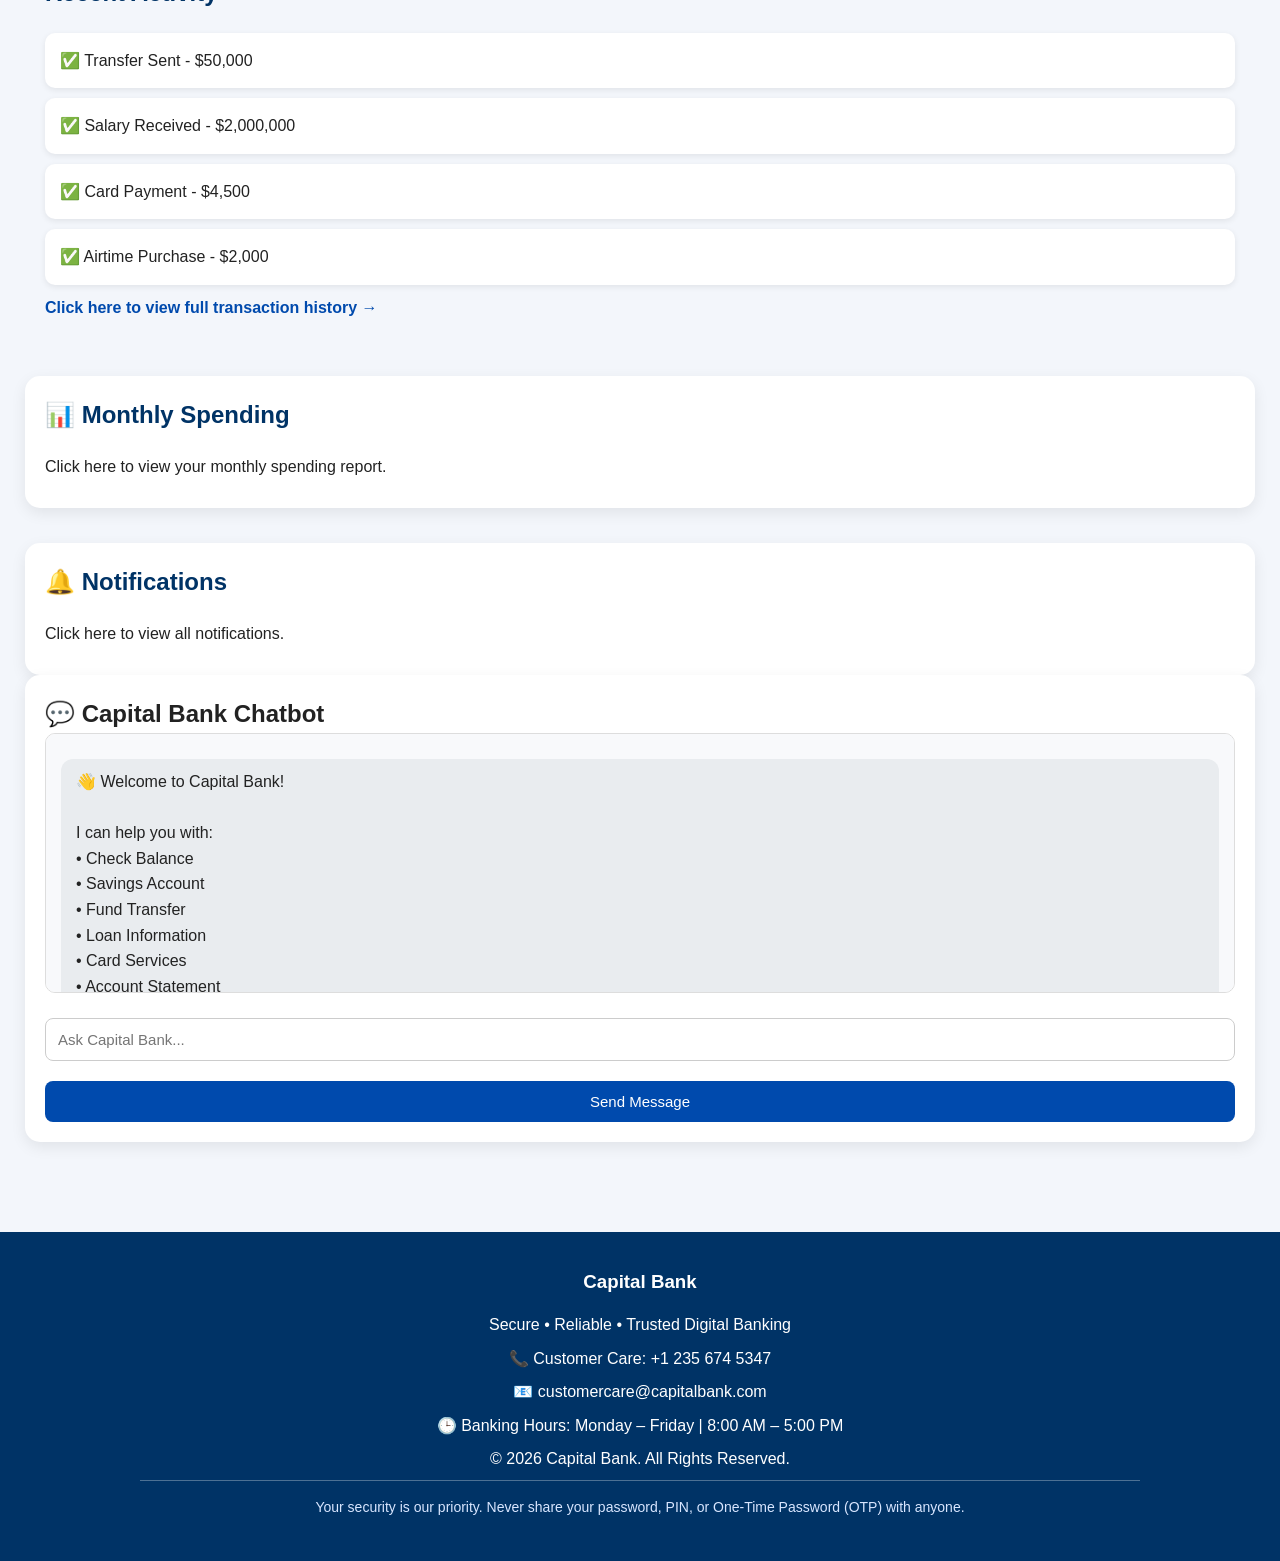
==== commit 0295ab78: "Update dashboard.html" ====
--- a/dashboard.html
+++ b/dashboard.html
@@ -494,7 +494,7 @@
         </p>
 
         <p>
-            📧 support@capitalbank.com
+            📧 customercare@capitalbank.com
         </p>
 
         <p>
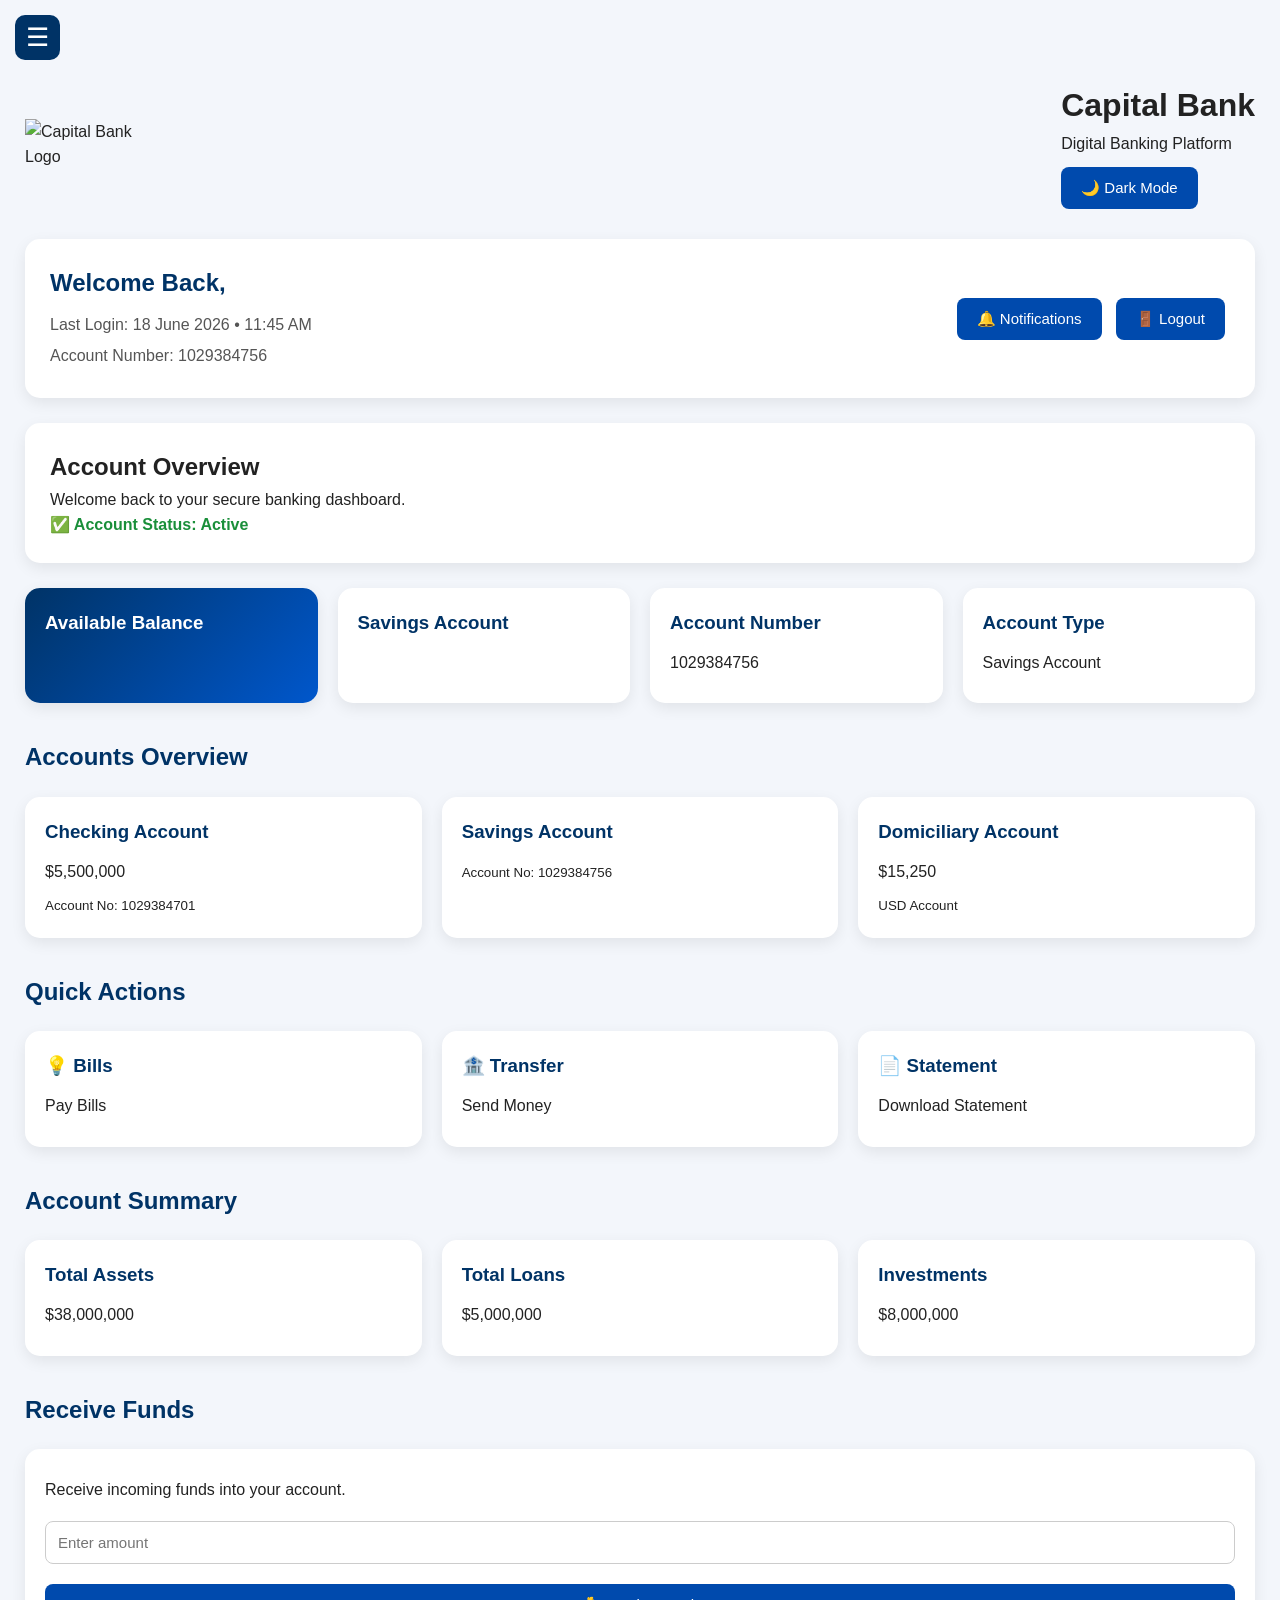
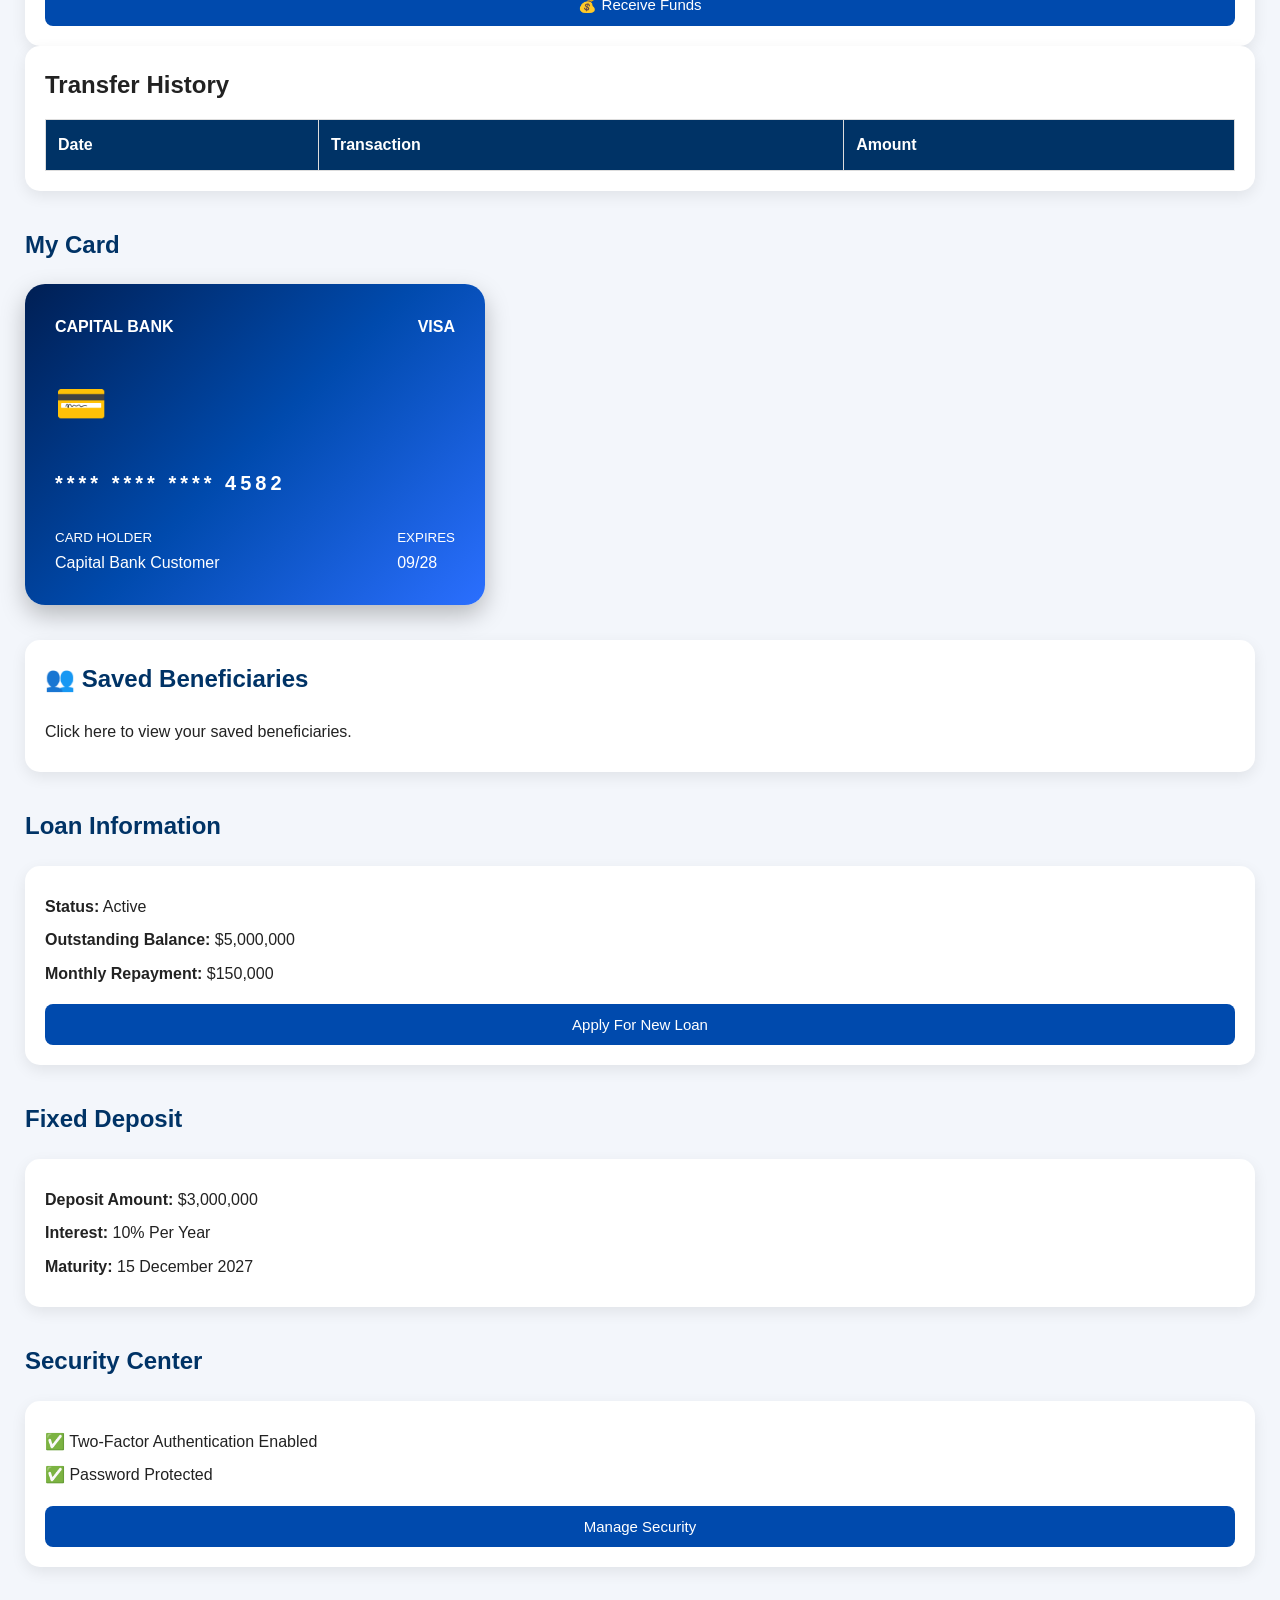
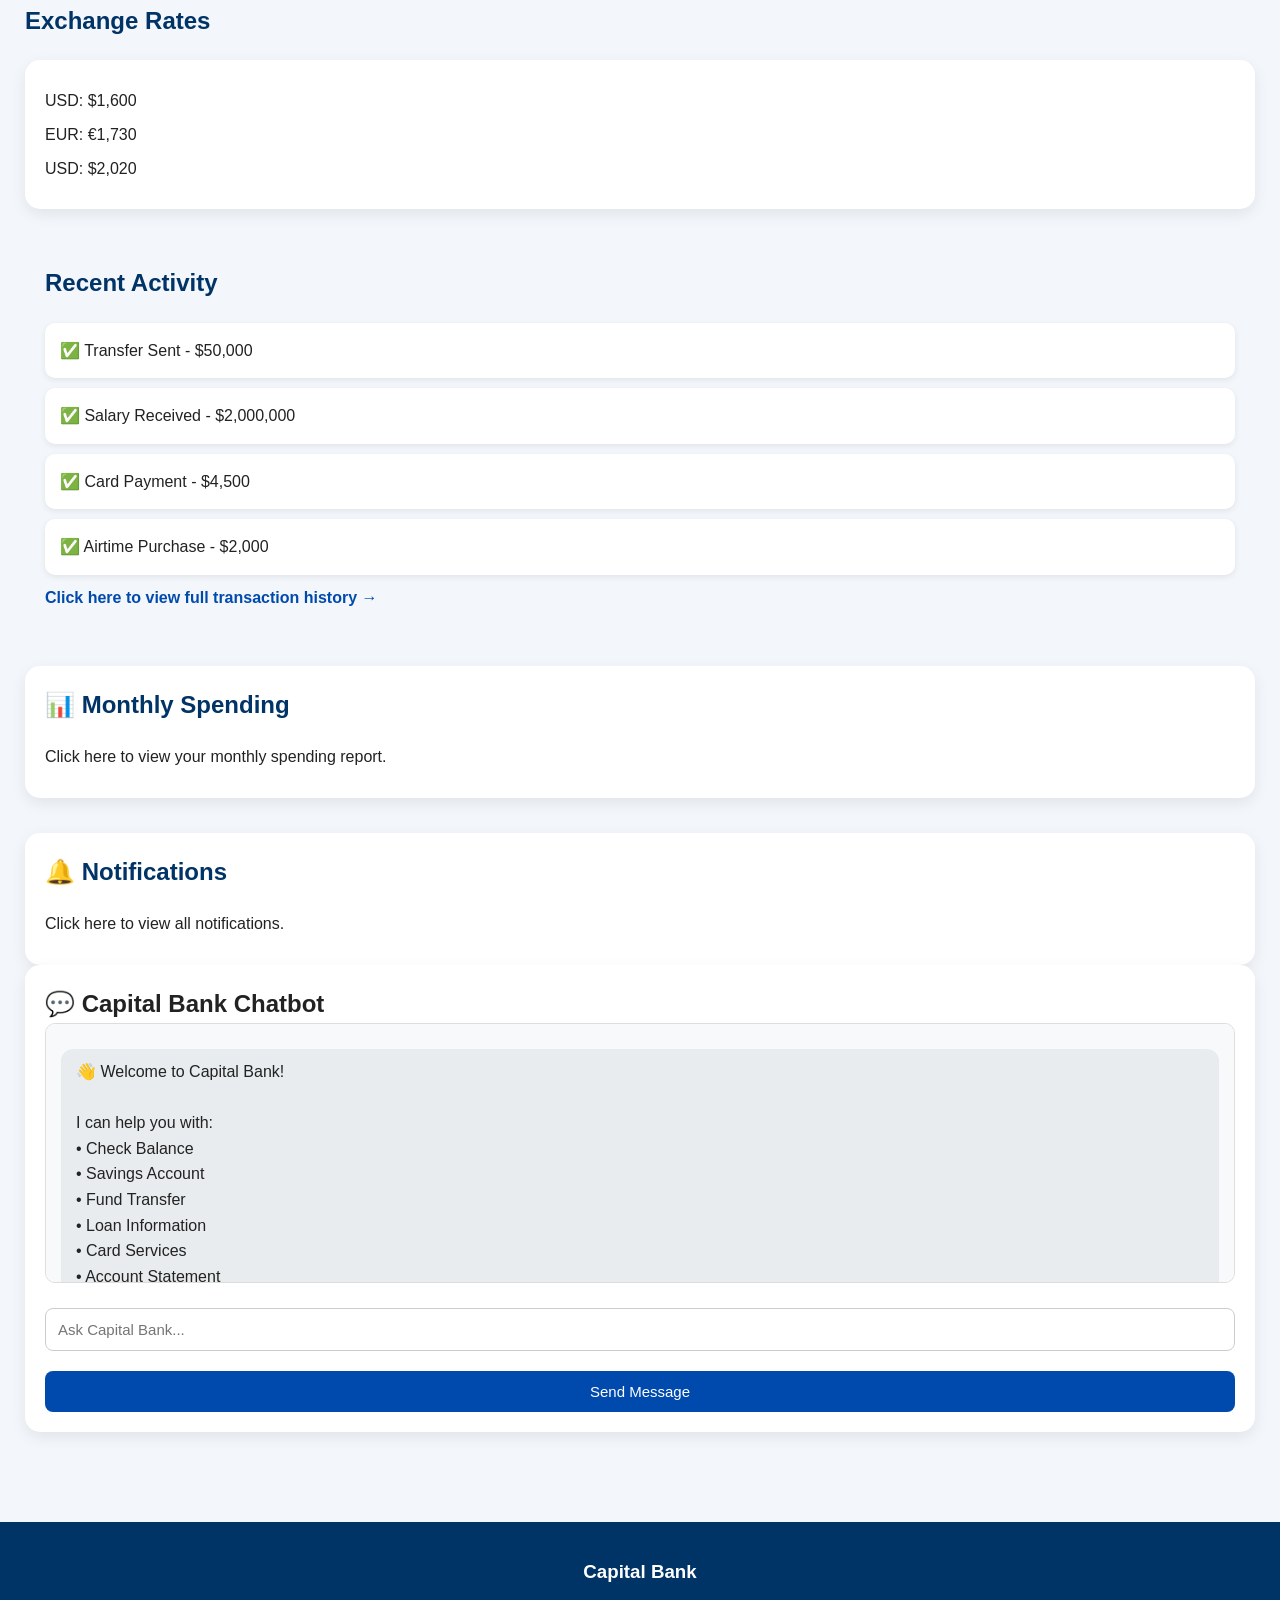
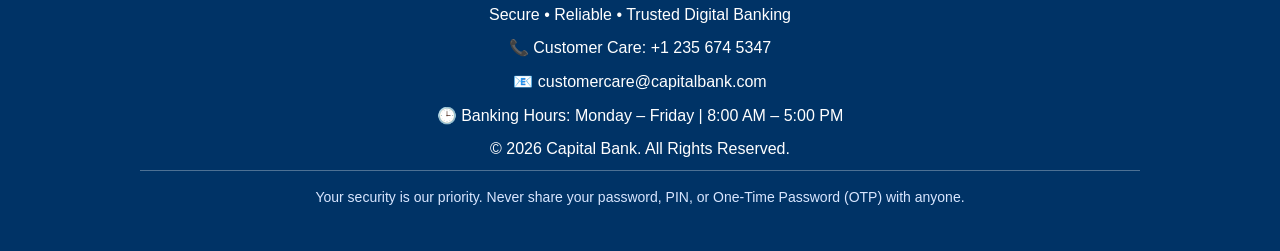
==== commit 30023de7: "Add 'Receive Funds' section to dashboard Added a section for receiving funds with input and button." ====
--- a/dashboard.html
+++ b/dashboard.html
@@ -232,6 +232,33 @@
 </div>
 
 </div>
+
+</div>
+
+<!-- RECEIVE FUNDS -->
+
+<div class="section">
+
+    <h2>Receive Funds</h2>
+
+    <div class="bank-card">
+
+        <p>
+            Receive incoming funds into your account.
+        </p>
+
+        <input
+            type="number"
+            id="receiveAmount"
+            placeholder="Enter amount"
+            min="1"
+        >
+
+        <button onclick="receiveFunds()">
+            💰 Receive Funds
+        </button>
+
+    </div>
 
 </div>
 
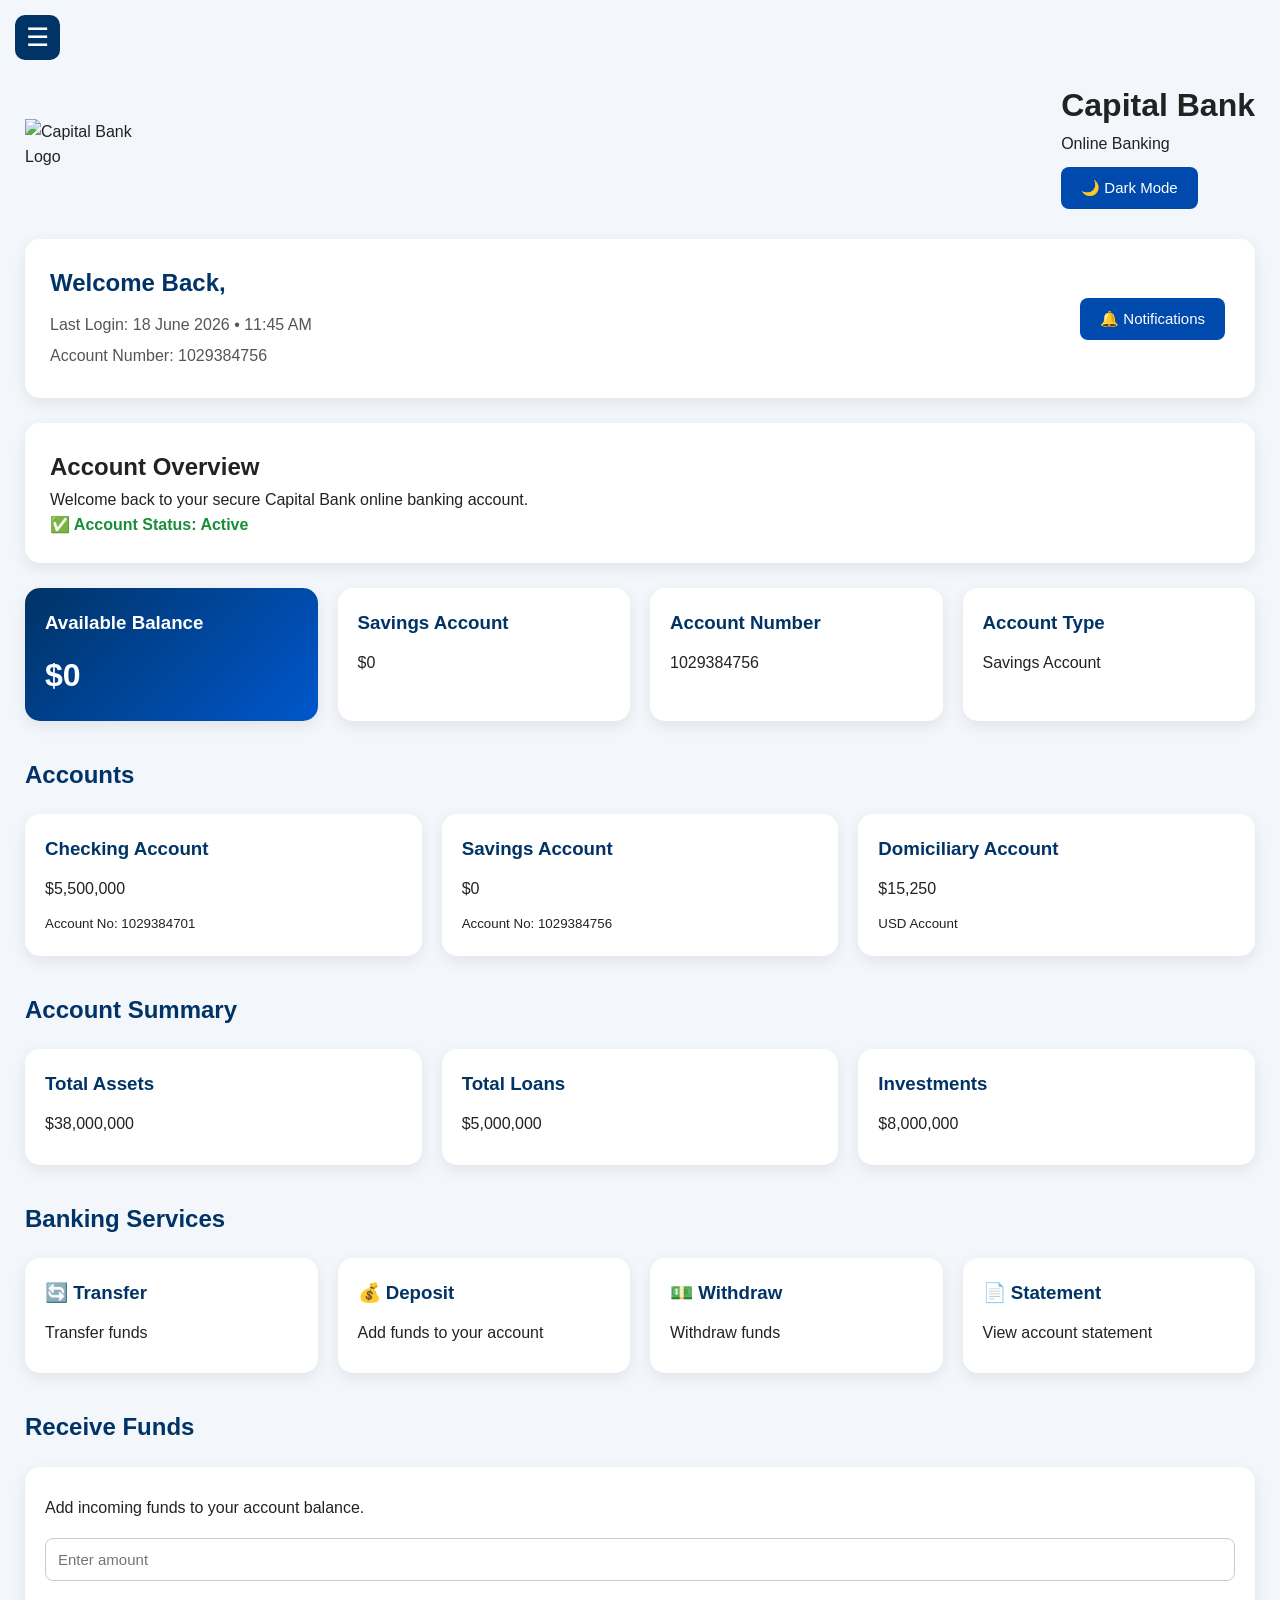
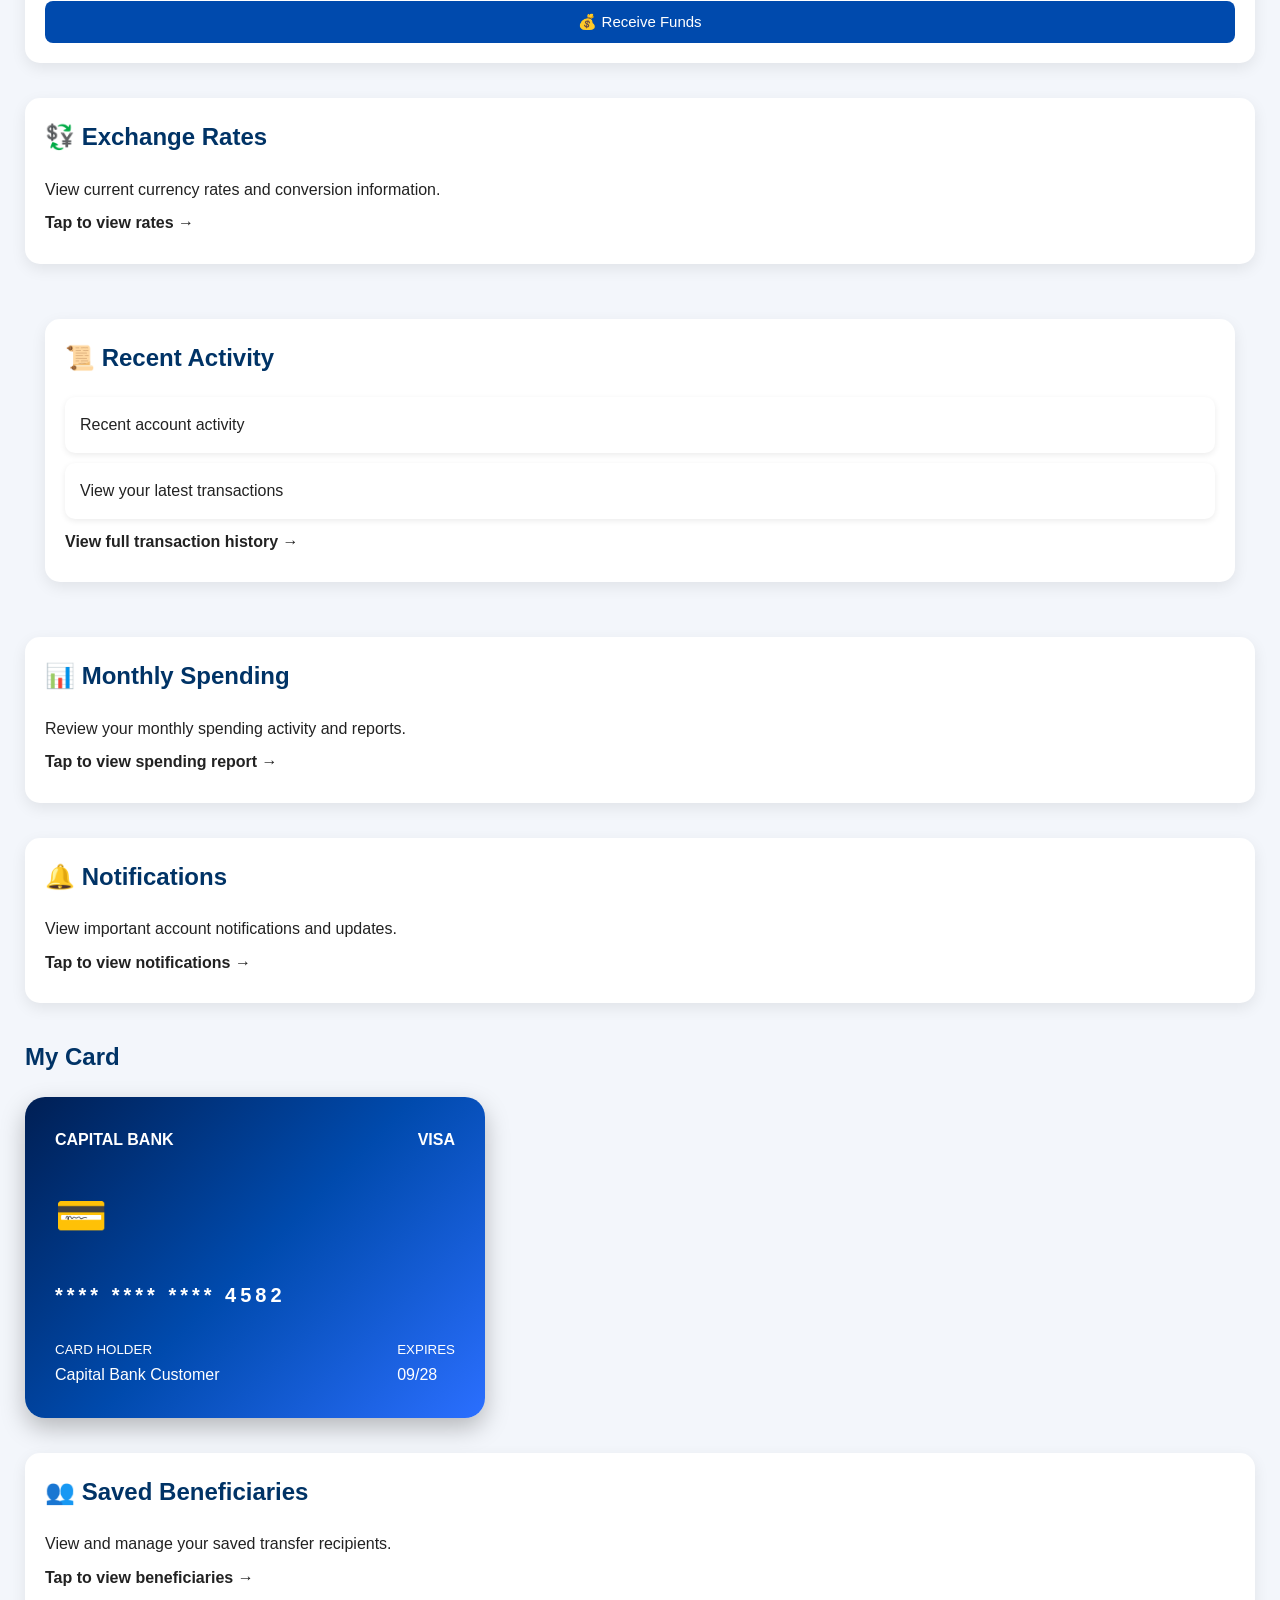
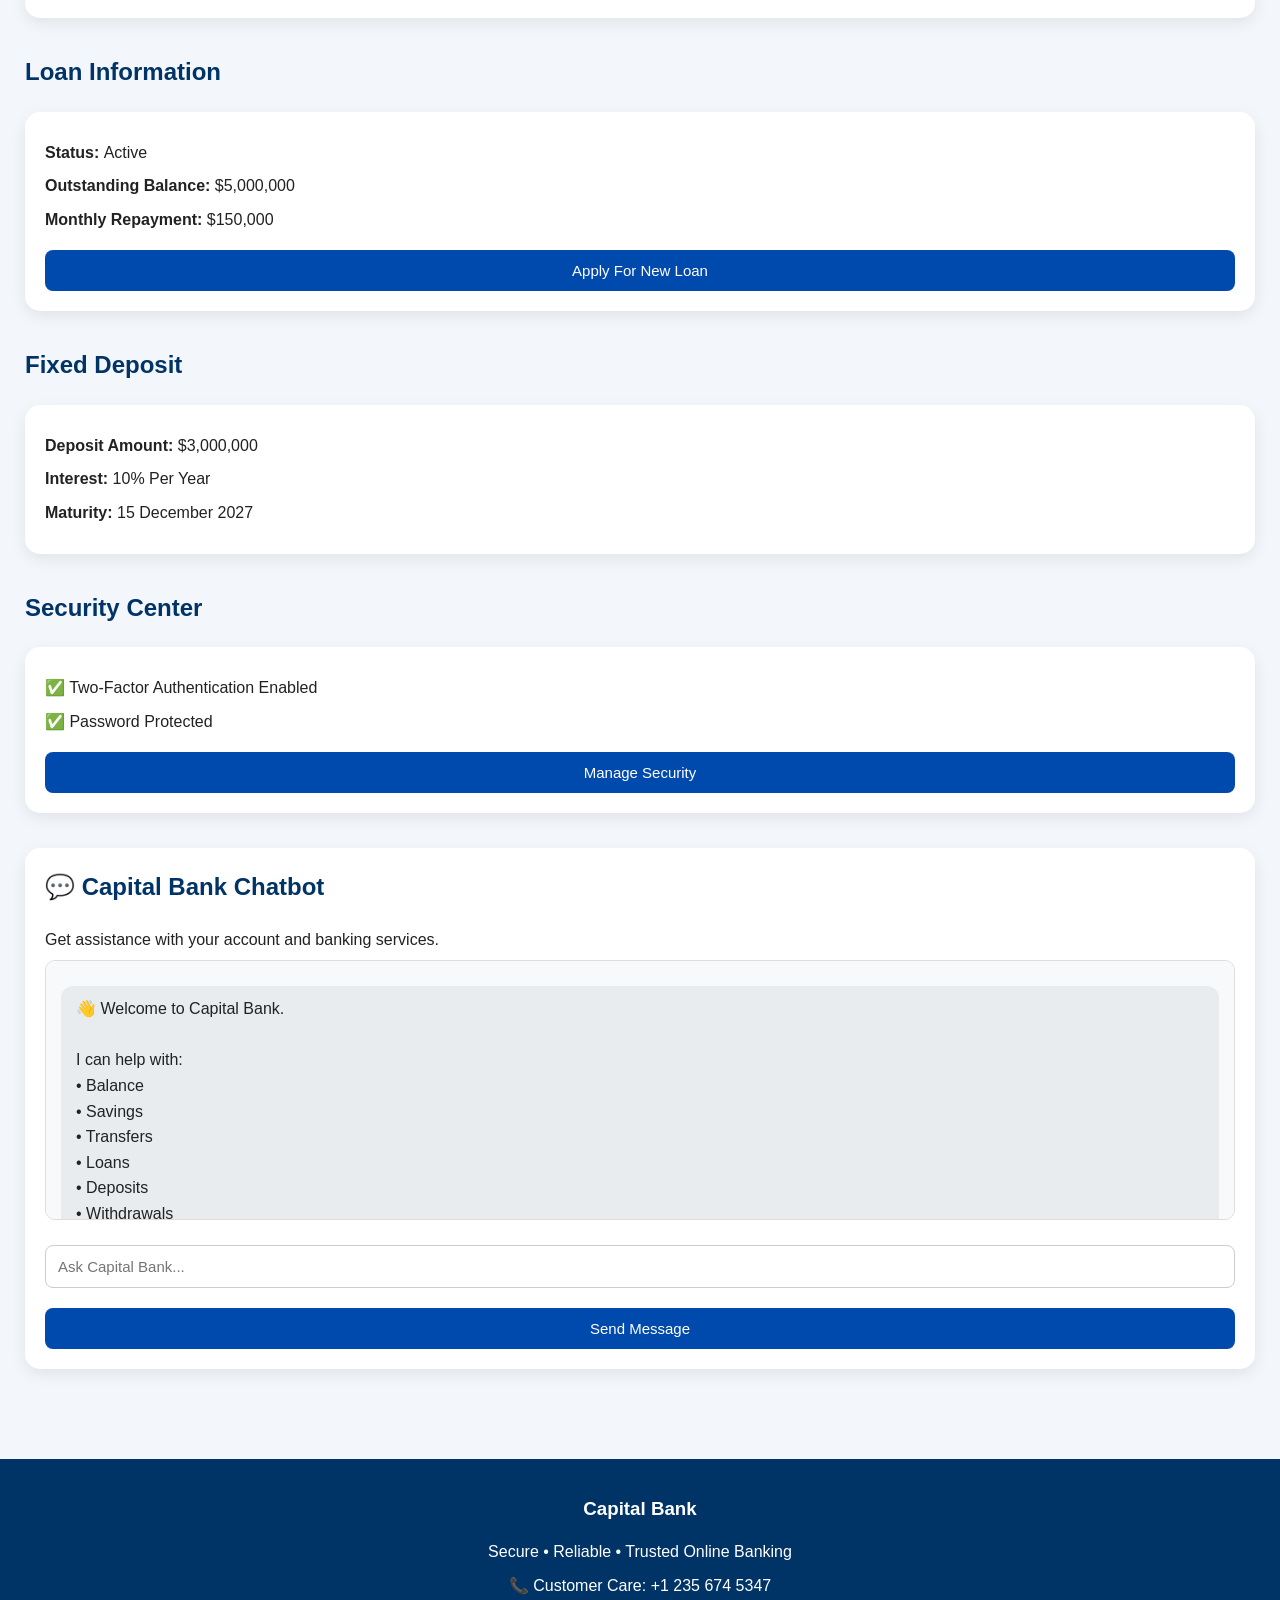
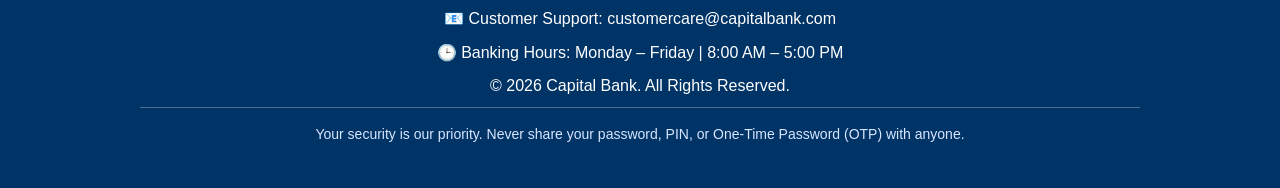
==== commit 92e5b0f0: "Update dashboard.html" ====
--- a/dashboard.html
+++ b/dashboard.html
@@ -2,548 +2,941 @@
 <html lang="en">
 
 <head>
+
 <meta charset="UTF-8">
-<meta name="viewport" content="width=device-width, initial-scale=1.0">
-
-<title>Capital Bank Dashboard</title>
-
-<link rel="stylesheet" href="style.css">
+
+<meta name="viewport"
+      content="width=device-width, initial-scale=1.0">
+
+<title>Capital Bank | Online Banking</title>
+
+<link rel="stylesheet"
+      href="style.css">
 
 </head>
 
 <body onload="loadDashboard()">
 
-<!-- Menu Button -->
-<div class="menu-btn" onclick="toggleMenu()">
-☰
+<!-- ==========================
+     MENU BUTTON
+========================== -->
+
+<div class="menu-btn"
+     onclick="toggleMenu()">
+
+    ☰
+
 </div>
 
-<!-- Sidebar -->
-<div class="sidebar" id="sidebar">
-
-<h2>Capital Bank</h2>
-
-<a href="dashboard.html">🏠 Dashboard</a>
-<a href="deposit.html">💰 Deposit</a>
-<a href="withdraw.html">💵 Withdraw</a>
-<a href="transfer.html">🔂 Transfer</a>
-<a href="history.html">📜 History</a>
-<a href="statement.html">📄 Statement</a>
-<a href="schedule.html">📅 Schedule</a>
-
-<a href="#" onclick="logout()">🚪 Sign Out</a>
+
+<!-- ==========================
+     SIDEBAR
+========================== -->
+
+<div class="sidebar"
+     id="sidebar">
+
+    <h2>Capital Bank</h2>
+
+    <a href="dashboard.html">
+        🏠 Dashboard
+    </a>
+
+    <a href="deposit.html">
+        💰 Deposit
+    </a>
+
+    <a href="withdraw.html">
+        💵 Withdraw
+    </a>
+
+    <a href="transfer.html">
+        🔄 Transfer
+    </a>
+
+    <a href="history.html">
+        📜 History
+    </a>
+
+    <a href="statement.html">
+        📄 Statement
+    </a>
+
+    <a href="schedule.html">
+        📅 Scheduled Transfers
+    </a>
+
+    <a href="#" onclick="logout()">
+        🚪 Sign Out
+    </a>
 
 </div>
 
-<!-- Dashboard -->
+
+<!-- ==========================
+     MAIN DASHBOARD
+========================== -->
+
 <div class="dashboard">
 
-<!-- Header -->
-<div class="top-header">
-
-<img src="logo.png"
-class="logo"
-alt="Capital Bank Logo">
-
-<div>
-
-<h1>Capital Bank</h1>
-
-<p>Digital Banking Platform</p>
-
-<button
-class="dark-btn"
-onclick="toggleDarkMode()">
-
-🌙 Dark Mode
-
-</button>
+
+    <!-- ==========================
+         HEADER
+    ========================== -->
+
+    <div class="top-header">
+
+        <img src="logo.png"
+             class="logo"
+             alt="Capital Bank Logo">
+
+        <div>
+
+            <h1>Capital Bank</h1>
+
+            <p>
+                Online Banking
+            </p>
+
+            <button
+                class="dark-btn"
+                onclick="toggleDarkMode()">
+
+                🌙 Dark Mode
+
+            </button>
+
+        </div>
+
+    </div>
+
+
+    <!-- ==========================
+         PROFILE
+    ========================== -->
+
+    <div class="profile-card">
+
+        <div class="profile-info">
+
+            <h2>
+                Welcome Back,
+                <span id="username"></span>
+            </h2>
+
+            <p>
+                Last Login:
+                18 June 2026 • 11:45 AM
+            </p>
+
+            <p>
+                Account Number:
+                <span id="accountNumber">
+                    1029384756
+                </span>
+            </p>
+
+        </div>
+
+
+        <div class="profile-actions">
+
+            <button
+                onclick="window.location.href='notifications.html'">
+
+                🔔 Notifications
+
+            </button>
+
+        </div>
+
+    </div>
+
+
+    <!-- ==========================
+         ACCOUNT OVERVIEW
+    ========================== -->
+
+    <div class="welcome-card">
+
+        <h2>
+            Account Overview
+        </h2>
+
+        <p>
+            Welcome back to your secure
+            Capital Bank online banking account.
+        </p>
+
+        <span class="status">
+            ✅ Account Status: Active
+        </span>
+
+    </div>
+
+
+    <!-- ==========================
+         ACCOUNT CARDS
+    ========================== -->
+
+    <div class="cards-grid">
+
+
+        <!-- AVAILABLE BALANCE -->
+
+        <div class="bank-card balance-card">
+
+            <h3>
+                Available Balance
+            </h3>
+
+            <h1 id="balance">
+                $0
+            </h1>
+
+        </div>
+
+
+        <!-- SAVINGS -->
+
+        <div class="bank-card">
+
+            <h3>
+                Savings Account
+            </h3>
+
+            <p id="savings">
+                $0
+            </p>
+
+        </div>
+
+
+        <!-- ACCOUNT NUMBER -->
+
+        <div class="bank-card">
+
+            <h3>
+                Account Number
+            </h3>
+
+            <p id="accountNumberCard">
+                1029384756
+            </p>
+
+        </div>
+
+
+        <!-- ACCOUNT TYPE -->
+
+        <div class="bank-card">
+
+            <h3>
+                Account Type
+            </h3>
+
+            <p>
+                Savings Account
+            </p>
+
+        </div>
+
+    </div>
+
+
+    <!-- ==========================
+         ACCOUNTS
+    ========================== -->
+
+    <div class="section">
+
+        <h2>
+            Accounts
+        </h2>
+
+        <div class="cards-grid">
+
+
+            <div class="bank-card">
+
+                <h3>
+                    Checking Account
+                </h3>
+
+                <p>
+                    $5,500,000
+                </p>
+
+                <small>
+                    Account No:
+                    1029384701
+                </small>
+
+            </div>
+
+
+            <div class="bank-card">
+
+                <h3>
+                    Savings Account
+                </h3>
+
+                <p id="overviewSavings">
+                    $0
+                </p>
+
+                <small>
+                    Account No:
+                    1029384756
+                </small>
+
+            </div>
+
+
+            <div class="bank-card">
+
+                <h3>
+                    Domiciliary Account
+                </h3>
+
+                <p>
+                    $15,250
+                </p>
+
+                <small>
+                    USD Account
+                </small>
+
+            </div>
+
+        </div>
+
+    </div>
+
+
+    <!-- ==========================
+         ACCOUNT SUMMARY
+    ========================== -->
+
+    <div class="section">
+
+        <h2>
+            Account Summary
+        </h2>
+
+        <div class="cards-grid">
+
+
+            <div class="bank-card">
+
+                <h3>
+                    Total Assets
+                </h3>
+
+                <p id="totalAssets">
+                    $38,000,000
+                </p>
+
+            </div>
+
+
+            <div class="bank-card">
+
+                <h3>
+                    Total Loans
+                </h3>
+
+                <p>
+                    $5,000,000
+                </p>
+
+            </div>
+
+
+            <div class="bank-card">
+
+                <h3>
+                    Investments
+                </h3>
+
+                <p>
+                    $8,000,000
+                </p>
+
+            </div>
+
+        </div>
+
+    </div>
+
+
+    <!-- ==========================
+         BANKING SERVICES
+    ========================== -->
+
+    <div class="section">
+
+        <h2>
+            Banking Services
+        </h2>
+
+        <div class="cards-grid">
+
+
+            <div class="bank-card clickable-section"
+                 onclick="window.location.href='transfer.html'">
+
+                <h3>
+                    🔄 Transfer
+                </h3>
+
+                <p>
+                    Transfer funds
+                </p>
+
+            </div>
+
+
+            <div class="bank-card clickable-section"
+                 onclick="window.location.href='deposit.html'">
+
+                <h3>
+                    💰 Deposit
+                </h3>
+
+                <p>
+                    Add funds to your account
+                </p>
+
+            </div>
+
+
+            <div class="bank-card clickable-section"
+                 onclick="window.location.href='withdraw.html'">
+
+                <h3>
+                    💵 Withdraw
+                </h3>
+
+                <p>
+                    Withdraw funds
+                </p>
+
+            </div>
+
+
+            <div class="bank-card clickable-section"
+                 onclick="window.location.href='statement.html'">
+
+                <h3>
+                    📄 Statement
+                </h3>
+
+                <p>
+                    View account statement
+                </p>
+
+            </div>
+
+        </div>
+
+    </div>
+
+
+    <!-- ==========================
+         RECEIVE FUNDS
+    ========================== -->
+
+    <div class="section">
+
+        <h2>
+            Receive Funds
+        </h2>
+
+        <div class="bank-card">
+
+            <p>
+                Add incoming funds to your
+                account balance.
+            </p>
+
+            <input
+                type="number"
+                id="receiveAmount"
+                placeholder="Enter amount"
+                min="1">
+
+            <button
+                onclick="receiveFunds()">
+
+                💰 Receive Funds
+
+            </button>
+
+        </div>
+
+    </div>
+
+
+    <!-- ==========================
+         EXCHANGE RATES
+    ========================== -->
+
+    <div class="section">
+
+        <div class="bank-card clickable-section"
+             onclick="showExchangeRates()">
+
+            <h2>
+                💱 Exchange Rates
+            </h2>
+
+            <p>
+                View current currency rates
+                and conversion information.
+            </p>
+
+            <p>
+                <strong>
+                    Tap to view rates →
+                </strong>
+            </p>
+
+        </div>
+
+    </div>
+
+
+    <!-- ==========================
+         RECENT ACTIVITY
+    ========================== -->
+
+    <div class="section clickable-section"
+         onclick="openHistory()">
+
+        <div class="bank-card">
+
+            <h2>
+                📜 Recent Activity
+            </h2>
+
+            <ul class="activity-feed">
+
+                <li>
+                    Recent account activity
+                </li>
+
+                <li>
+                    View your latest transactions
+                </li>
+
+            </ul>
+
+            <p>
+                <strong>
+                    View full transaction history →
+                </strong>
+            </p>
+
+        </div>
+
+    </div>
+    <!-- ==========================
+         MONTHLY SPENDING
+    ========================== -->
+
+    <div class="section">
+
+        <div class="bank-card clickable-section"
+             onclick="showMonthlySpending()">
+
+            <h2>
+                📊 Monthly Spending
+            </h2>
+
+            <p>
+                Review your monthly spending
+                activity and reports.
+            </p>
+
+            <p>
+                <strong>
+                    Tap to view spending report →
+                </strong>
+            </p>
+
+        </div>
+
+    </div>
+
+
+    <!-- ==========================
+         NOTIFICATIONS
+    ========================== -->
+
+    <div class="section">
+
+        <div class="bank-card clickable-section"
+             onclick="showNotifications()">
+
+            <h2>
+                🔔 Notifications
+            </h2>
+
+            <p>
+                View important account
+                notifications and updates.
+            </p>
+
+            <p>
+                <strong>
+                    Tap to view notifications →
+                </strong>
+            </p>
+
+        </div>
+
+    </div>
+
+
+    <!-- ==========================
+         MY CARD
+    ========================== -->
+
+    <div class="section">
+
+        <h2>
+            My Card
+        </h2>
+
+        <div class="premium-card"
+             onclick="showCardDetails()">
+
+            <div class="card-top">
+
+                <span>
+                    CAPITAL BANK
+                </span>
+
+                <span>
+                    VISA
+                </span>
+
+            </div>
+
+
+            <div class="chip">
+                💳
+            </div>
+
+
+            <h3 class="card-number">
+                **** **** **** 4582
+            </h3>
+
+
+            <div class="card-bottom">
+
+                <div>
+
+                    <small>
+                        CARD HOLDER
+                    </small>
+
+                    <p id="cardHolder">
+                        Capital Bank Customer
+                    </p>
+
+                </div>
+
+
+                <div>
+
+                    <small>
+                        EXPIRES
+                    </small>
+
+                    <p>
+                        09/28
+                    </p>
+
+                </div>
+
+            </div>
+
+        </div>
+
+    </div>
+
+
+    <!-- ==========================
+         SAVED BENEFICIARIES
+    ========================== -->
+
+    <div class="section">
+
+        <div class="bank-card clickable-section"
+             onclick="showBeneficiaries()">
+
+            <h2>
+                👥 Saved Beneficiaries
+            </h2>
+
+            <p>
+                View and manage your saved
+                transfer recipients.
+            </p>
+
+            <p>
+                <strong>
+                    Tap to view beneficiaries →
+                </strong>
+            </p>
+
+        </div>
+
+    </div>
+
+
+    <!-- ==========================
+         LOAN INFORMATION
+    ========================== -->
+
+    <div class="section">
+
+        <h2>
+            Loan Information
+        </h2>
+
+        <div class="bank-card">
+
+            <p>
+                <strong>
+                    Status:
+                </strong>
+                Active
+            </p>
+
+            <p>
+                <strong>
+                    Outstanding Balance:
+                </strong>
+                $5,000,000
+            </p>
+
+            <p>
+                <strong>
+                    Monthly Repayment:
+                </strong>
+                $150,000
+            </p>
+
+            <button onclick="applyLoan()">
+                Apply For New Loan
+            </button>
+
+        </div>
+
+    </div>
+
+
+    <!-- ==========================
+         FIXED DEPOSIT
+    ========================== -->
+
+    <div class="section">
+
+        <h2>
+            Fixed Deposit
+        </h2>
+
+        <div class="bank-card">
+
+            <p>
+                <strong>
+                    Deposit Amount:
+                </strong>
+                $3,000,000
+            </p>
+
+            <p>
+                <strong>
+                    Interest:
+                </strong>
+                10% Per Year
+            </p>
+
+            <p>
+                <strong>
+                    Maturity:
+                </strong>
+                15 December 2027
+            </p>
+
+        </div>
+
+    </div>
+
+
+    <!-- ==========================
+         SECURITY CENTER
+    ========================== -->
+
+    <div class="section">
+
+        <h2>
+            Security Center
+        </h2>
+
+        <div class="bank-card">
+
+            <p>
+                ✅ Two-Factor Authentication Enabled
+            </p>
+
+            <p>
+                ✅ Password Protected
+            </p>
+
+            <button>
+                Manage Security
+            </button>
+
+        </div>
+
+    </div>
+
+
+    <!-- ==========================
+         CAPITAL BANK CHATBOT
+    ========================== -->
+
+    <div class="section">
+
+        <div class="bank-card">
+
+            <h2>
+                💬 Capital Bank Chatbot
+            </h2>
+
+            <p>
+                Get assistance with your
+                account and banking services.
+            </p>
+
+
+            <div id="chatBox"
+                 class="chat-box">
+
+                <div class="bot-message">
+
+                    👋 Welcome to Capital Bank.
+
+                    <br><br>
+
+                    I can help with:
+
+                    <br>
+                    • Balance
+                    <br>
+                    • Savings
+                    <br>
+                    • Transfers
+                    <br>
+                    • Loans
+                    <br>
+                    • Deposits
+                    <br>
+                    • Withdrawals
+                    <br>
+                    • Statements
+                    <br>
+                    • Security
+
+                </div>
+
+            </div>
+
+
+            <input
+                type="text"
+                id="chatInput"
+                placeholder="Ask Capital Bank...">
+
+
+            <button onclick="sendChat()">
+
+                Send Message
+
+            </button>
+
+        </div>
+
+    </div>
+    <!-- ==========================
+         END DASHBOARD
+    ========================== -->
 
 </div>
 
-</div>
-
-<!-- Profile -->
-<div class="profile-card">
-
-<div class="profile-info">
-
-<h2>
-Welcome Back,
-<span id="username"></span>
-</h2>
-
-<p>
-Last Login:
-18 June 2026 • 11:45 AM
-</p>
-
-<p>
-Account Number:
-<span id="accountNumber">
-1029384756
-</span>
-</p>
-
-</div>
-
-<div class="profile-actions">
-
-<button onclick="window.location.href='notifications.html'">
-🔔 Notifications
-</button>  
-
-<button onclick="logout()">
-🚪 Logout
-</button>
-
-</div>
-
-</div>
-
-<!-- Welcome Card -->
-<div class="welcome-card">
-
-<h2>Account Overview</h2>
-
-<p>
-Welcome back to your secure banking dashboard.
-</p>
-
-<span class="status">
-✅ Account Status: Active
-</span>
-
-</div>
-
-<!-- Account Cards -->
-<div class="cards-grid">
-
-<div class="bank-card balance-card">
-
-<h3>Available Balance</h3>
-
-<h1 id="balance"></h1>
-
-</div>
-
-<div class="bank-card">
-
-<h3>Savings Account</h3>
-
-<p id="savings"></p>
-
-</div>
-
-<div class="bank-card">
-
-<h3>Account Number</h3>
-
-<p id="accountNumberCard">
-1029384756
-</p>
-
-</div>
-
-<div class="bank-card">
-
-<h3>Account Type</h3>
-
-<p>Savings Account</p>
-
-</div>
-
-</div>
-<!-- ACCOUNTS OVERVIEW -->
-<div class="section">
-
-<h2>Accounts Overview</h2>
-
-<div class="cards-grid">
-
-<div class="bank-card">
-<h3>Checking Account</h3>
-<p>$5,500,000</p>
-<small>Account No: 1029384701</small>
-</div>
-
-<div class="bank-card">
-<h3>Savings Account</h3>
-<p id="overviewSavings"></p>
-<small>Account No: 1029384756</small>
-</div>
-
-<div class="bank-card">
-<h3>Domiciliary Account</h3>
-<p>$15,250</p>
-<small>USD Account</small>
-</div>
-
-</div>
-
-</div>
-
-<!-- QUICK ACTIONS -->
-<div class="section">
-
-<h2>Quick Actions</h2>
-
-<div class="cards-grid">
-
-<div class="bank-card">
-<h3>💡 Bills</h3>
-<p>Pay Bills</p>
-</div>
-
-<div class="bank-card">
-<h3>🏦 Transfer</h3>
-<p>Send Money</p>
-</div>
-
-<div class="bank-card">
-<h3>📄 Statement</h3>
-<p>Download Statement</p>
-</div>
-
-</div>
-
-</div>
-
-<!-- ACCOUNT SUMMARY -->
-<div class="section">
-
-<h2>Account Summary</h2>
-
-<div class="cards-grid">
-
-<div class="bank-card">
-<h3>Total Assets</h3>
-<p id="totalAssets">$38,000,000</p>
-</div>
-
-<div class="bank-card">
-<h3>Total Loans</h3>
-<p>$5,000,000</p>
-</div>
-
-<div class="bank-card">
-<h3>Investments</h3>
-<p>$8,000,000</p>
-</div>
-
-</div>
-
-</div>
-
-<!-- RECEIVE FUNDS -->
-
-<div class="section">
-
-    <h2>Receive Funds</h2>
-
-    <div class="bank-card">
+
+<!-- ==========================
+     FOOTER
+========================== -->
+
+<footer class="footer">
+
+    <div class="footer-content">
+
+        <h3>
+            Capital Bank
+        </h3>
 
         <p>
-            Receive incoming funds into your account.
+            Secure • Reliable • Trusted Online Banking
         </p>
 
-        <input
-            type="number"
-            id="receiveAmount"
-            placeholder="Enter amount"
-            min="1"
-        >
-
-        <button onclick="receiveFunds()">
-            💰 Receive Funds
-        </button>
-
-    </div>
-
-</div>
-
-<!-- TRANSFER HISTORY -->
-<div class="bank-card">
-
-<h2>Transfer History</h2>
-
-<table class="history-table">
-
-<thead>
-<tr>
-<th>Date</th>
-<th>Transaction</th>
-<th>Amount</th>
-</tr>
-</thead>
-
-<tbody id="historyTable">
-</tbody>
-
-</table>
-
-</div>
-
-<!-- MY CARD -->
-<div class="section">
-
-<h2>My Card</h2>
-
-<div class="premium-card" onclick="showCardDetails()">
-
-<div class="card-top">
-<span>CAPITAL BANK</span>
-<span>VISA</span>
-</div>
-
-<div class="chip">💳</div>
-
-<h3 class="card-number">
-**** **** **** 4582
-</h3>
-
-<div class="card-bottom">
-
-<div>
-<small>CARD HOLDER</small>
-<p id="cardHolder">Capital Bank Customer</p>
-</div>
-
-<div>
-<small>EXPIRES</small>
-<p>09/28</p>
-</div>
-
-</div>
-
-</div>
-
-</div>
-
-<!-- SAVED BENEFICIARIES -->
-
-<div class="section">
-
-    <div class="bank-card" onclick="showBeneficiaries()" style="cursor:pointer;">
-
-        <h2>👥 Saved Beneficiaries</h2>
-
-        <p>Click here to view your saved beneficiaries.</p>
-
-    </div>
-
-</div>
-
-<!-- LOAN INFORMATION -->
-<div class="section">
-
-<h2>Loan Information</h2>
-
-<div class="bank-card">
-
-<p><strong>Status:</strong> Active</p>
-
-<p><strong>Outstanding Balance:</strong> $5,000,000</p>
-
-<p><strong>Monthly Repayment:</strong> $150,000</p>
-
-<button onclick="applyLoan()">
-Apply For New Loan
-</button>
-
-</div>
-
-</div>
-
-<!-- FIXED DEPOSIT -->
-<div class="section">
-
-<h2>Fixed Deposit</h2>
-
-<div class="bank-card">
-
-<p><strong>Deposit Amount:</strong> $3,000,000</p>
-
-<p><strong>Interest:</strong> 10% Per Year</p>
-
-<p><strong>Maturity:</strong> 15 December 2027</p>
-
-</div>
-
-</div>
-
-<!-- SECURITY -->
-<div class="section">
-
-<h2>Security Center</h2>
-
-<div class="bank-card">
-
-<p>✅ Two-Factor Authentication Enabled</p>
-
-<p>✅ Password Protected</p>
-
-<button>
-Manage Security
-</button>
-
-</div>
-
-</div>
-
-<!-- EXCHANGE RATES -->
-<div class="section">
-
-<h2>Exchange Rates</h2>
-
-<div class="bank-card">
-
-<p>USD: $1,600</p>
-
-<p>EUR: €1,730</p>
-
-<p>USD: $2,020</p>
-
-</div>
-
-</div>
-
-<!-- RECENT ACTIVITY -->
-
-<div class="section clickable-section"
-     onclick="openHistory()">
-
-    <h2>Recent Activity</h2>
-
-    <ul class="activity-feed">
-
-        <li>✅ Transfer Sent - $50,000</li>
-        <li>✅ Salary Received - $2,000,000</li>
-        <li>✅ Card Payment - $4,500</li>
-        <li>✅ Airtime Purchase - $2,000</li>
-
-    </ul>
-
-    <p style="color:#004aad;font-weight:bold;">
-        Click here to view full transaction history →
-    </p>
-
-</div>
-    
-<!-- MONTHLY SPENDING -->
-
-<div class="section">
-
-    <div class="bank-card" onclick="showMonthlySpending()" style="cursor:pointer;">
-
-        <h2>📊 Monthly Spending</h2>
-
-        <p>Click here to view your monthly spending report.</p>
-
-    </div>
-
-</div>
-    
-<!-- NOTIFICATIONS -->
-
-<div class="section">
-
-    <div class="bank-card" onclick="showNotifications()" style="cursor:pointer;">
-
-        <h2>🔔 Notifications</h2>
-
-        <p>Click here to view all notifications.</p>
-
-    </div>
-
-</div>
-
-<!-- ===========================
-     CAPITAL BANK CHATBOT
-=========================== -->
-
-<div class="bank-card">
-
-    <h2>💬 Capital Bank Chatbot</h2>
-
-    <div id="chatBox" class="chat-box">
-
-        <div class="bot-message">
-            👋 Welcome to Capital Bank!
-
-            <br><br>
-
-            I can help you with:
-
-            <br>• Check Balance
-            <br>• Savings Account
-            <br>• Fund Transfer
-            <br>• Loan Information
-            <br>• Card Services
-            <br>• Account Statement
-            <br>• Fixed Deposit
-            <br>• Security Tips
-
-            <br><br>
-
-            Type your question below.
-        </div>
-
-    </div>
-
-    <input
-        type="text"
-        id="chatInput"
-        placeholder="Ask Capital Bank...">
-
-    <button onclick="sendChat()">
-        Send Message
-    </button>
-
-</div>
-
-</div>
-<!-- End Dashboard -->
-
-<!-- Footer -->
-<footer class="footer">
-
-    <div class="footer-content">
-
-        <h3>Capital Bank</h3>
-
         <p>
-            Secure • Reliable • Trusted Digital Banking
+            📞 Customer Care:
+            +1 235 674 5347
         </p>
 
         <p>
-            📞 Customer Care: +1 235 674 5347
+            📧 Customer Support:
+            customercare@capitalbank.com
         </p>
 
         <p>
-            📧 customercare@capitalbank.com
+            🕒 Banking Hours:
+            Monday – Friday | 8:00 AM – 5:00 PM
         </p>
 
         <p>
-            🕒 Banking Hours: Monday – Friday | 8:00 AM – 5:00 PM
+            ©️ 2026 Capital Bank.
+            All Rights Reserved.
         </p>
 
-        <p>
-            ©️ 2026 Capital Bank. All Rights Reserved.
+        <p class="footer-note">
+
+            Your security is our priority.
+            Never share your password, PIN,
+            or One-Time Password (OTP) with anyone.
+
         </p>
 
-        <p class="footer-note">
-            Your security is our priority. Never share your password, PIN, or One-Time Password (OTP) with anyone.
-        </p>
-
     </div>
 
 </footer>
 
-<!-- Receipt Modal -->
-
-<!-- JavaScript -->
-<script type="module" src="app.js"></script>
+
+<!-- ==========================
+     JAVASCRIPT
+========================== -->
+
+<script type="module"
+        src="app.js">
+</script>
+
 
 </body>
 
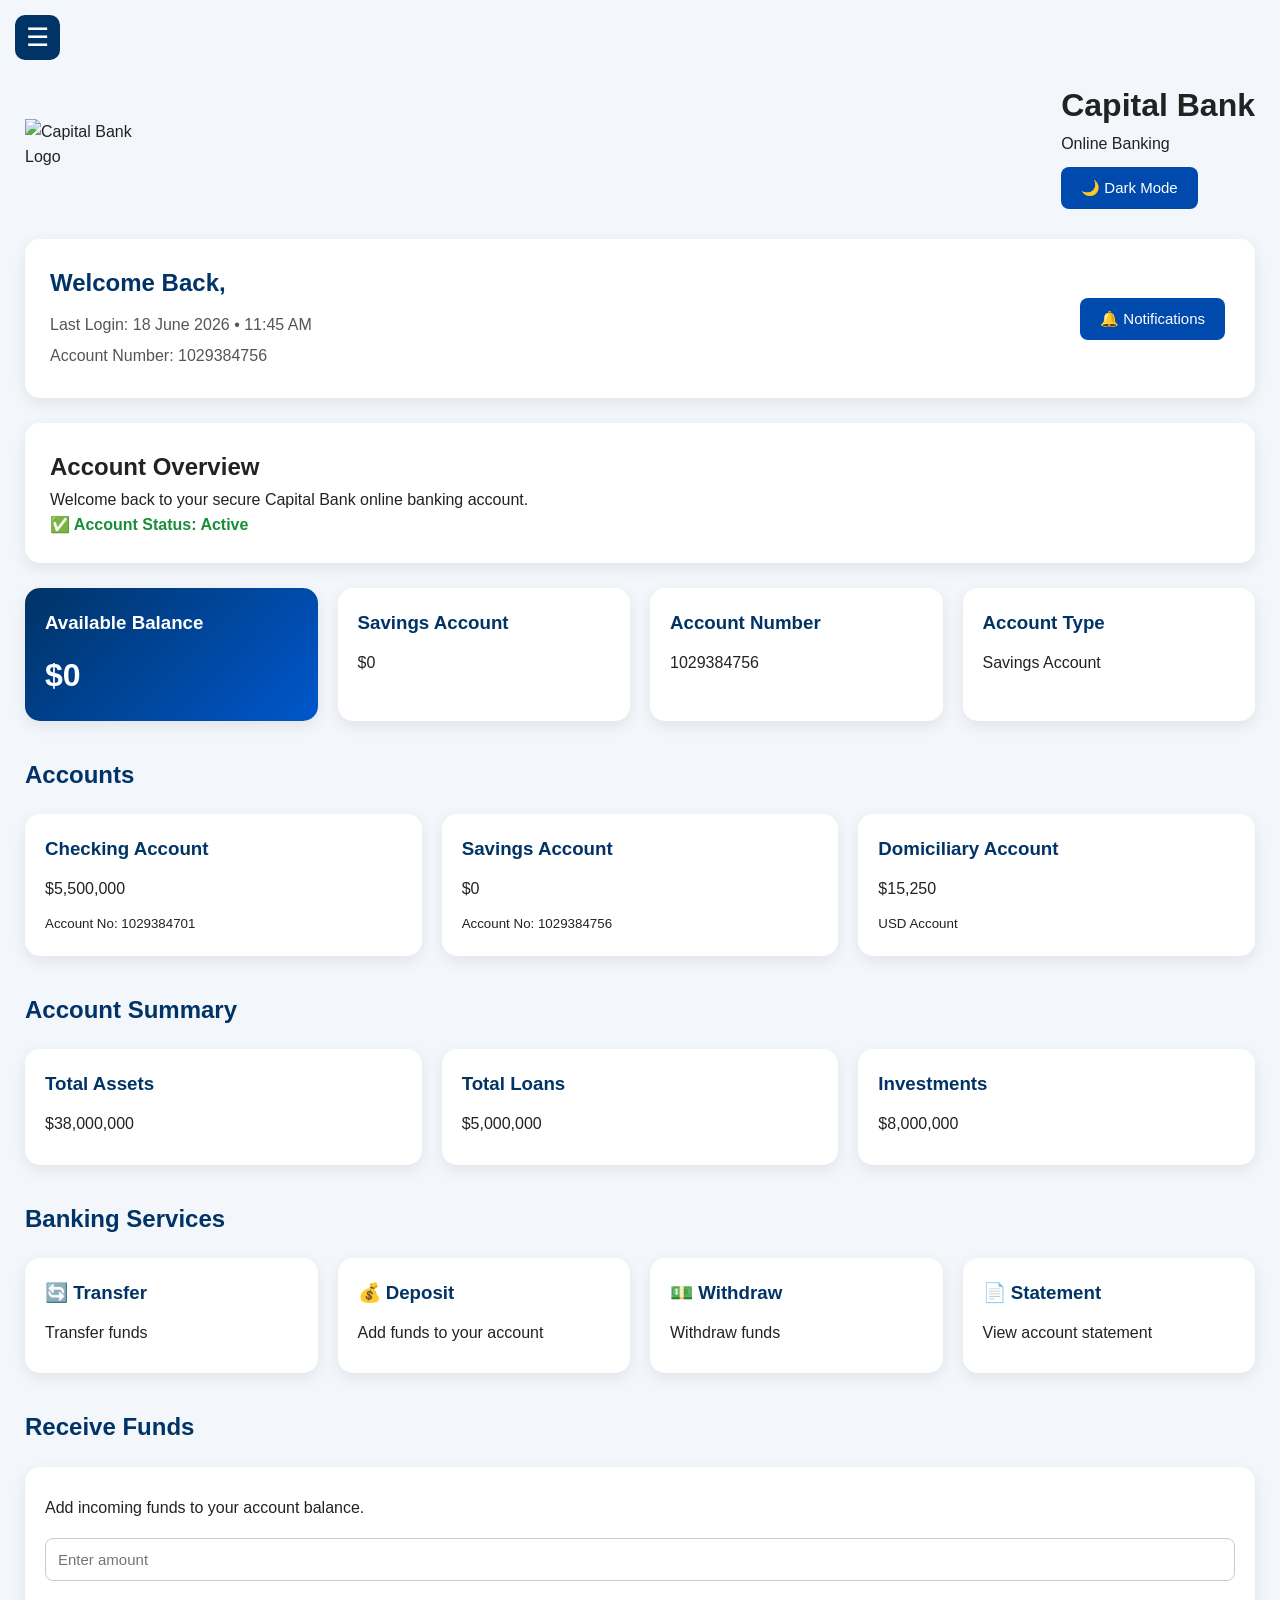
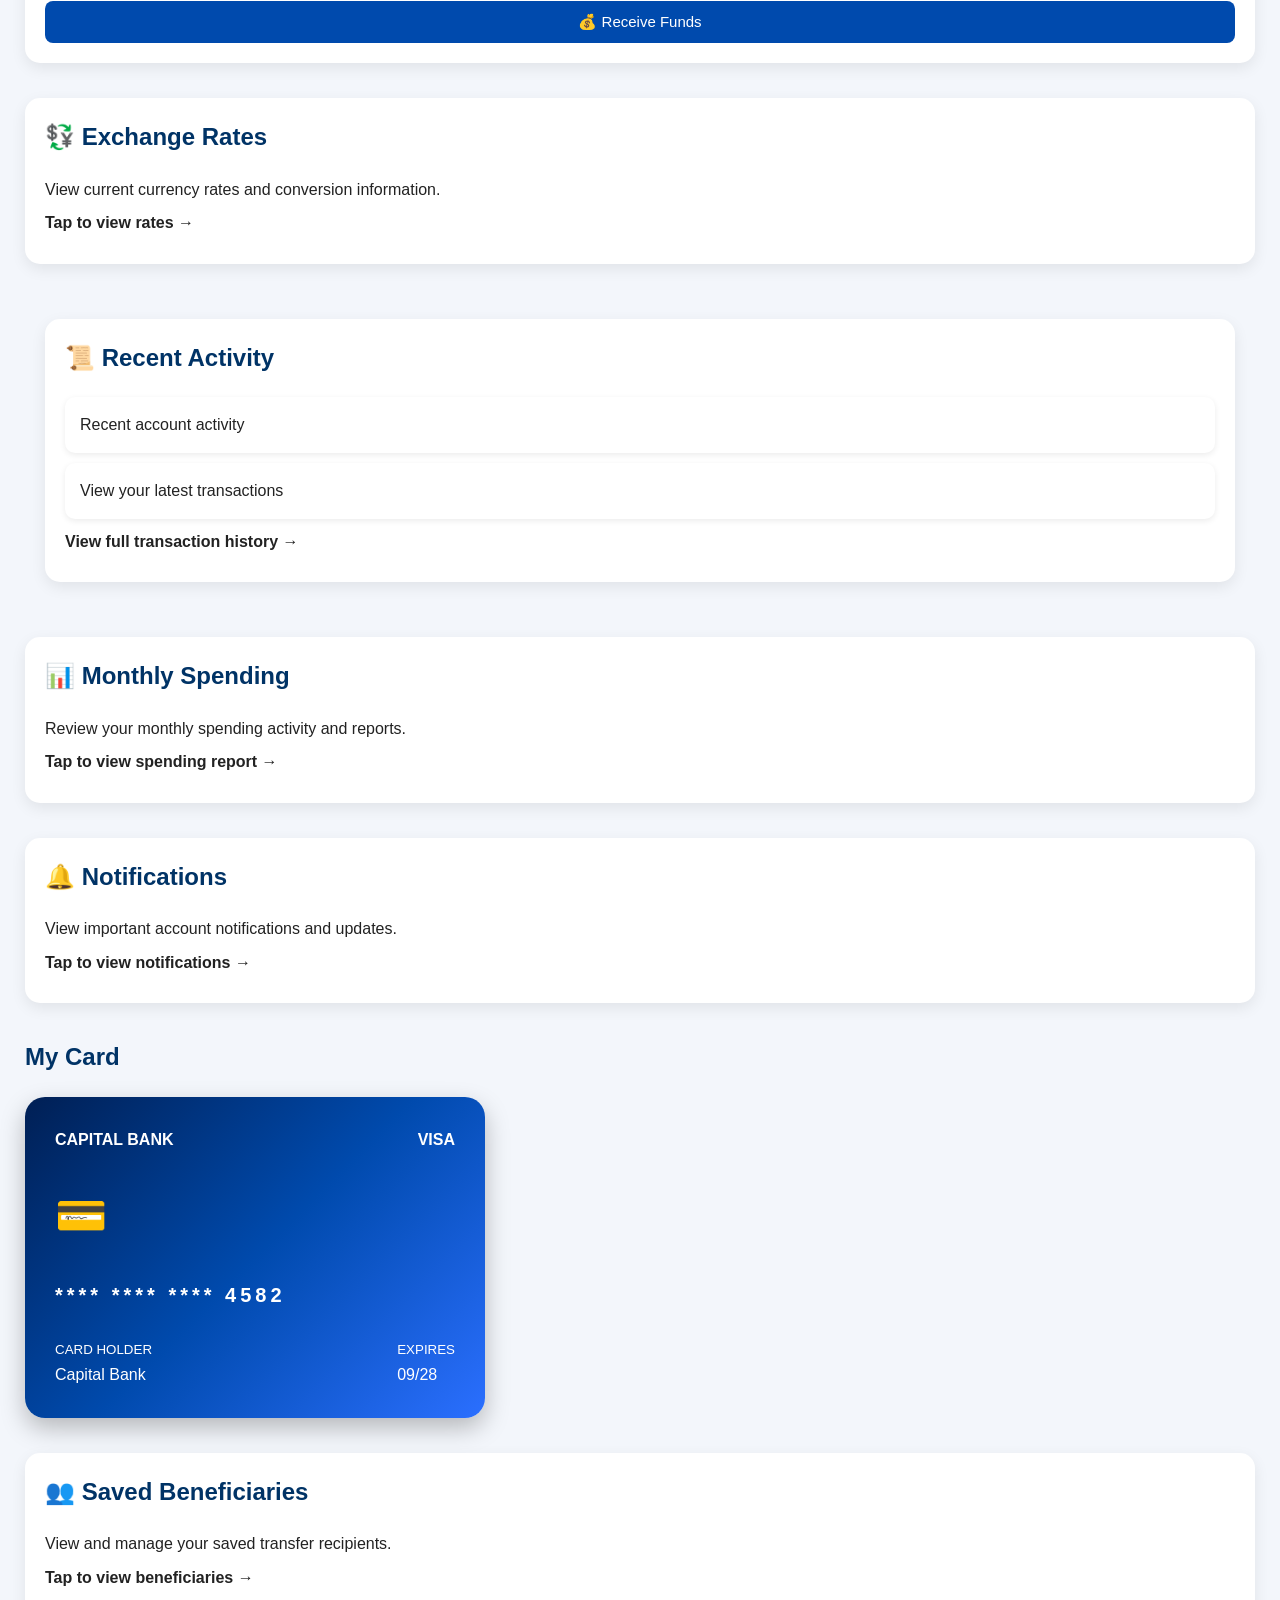
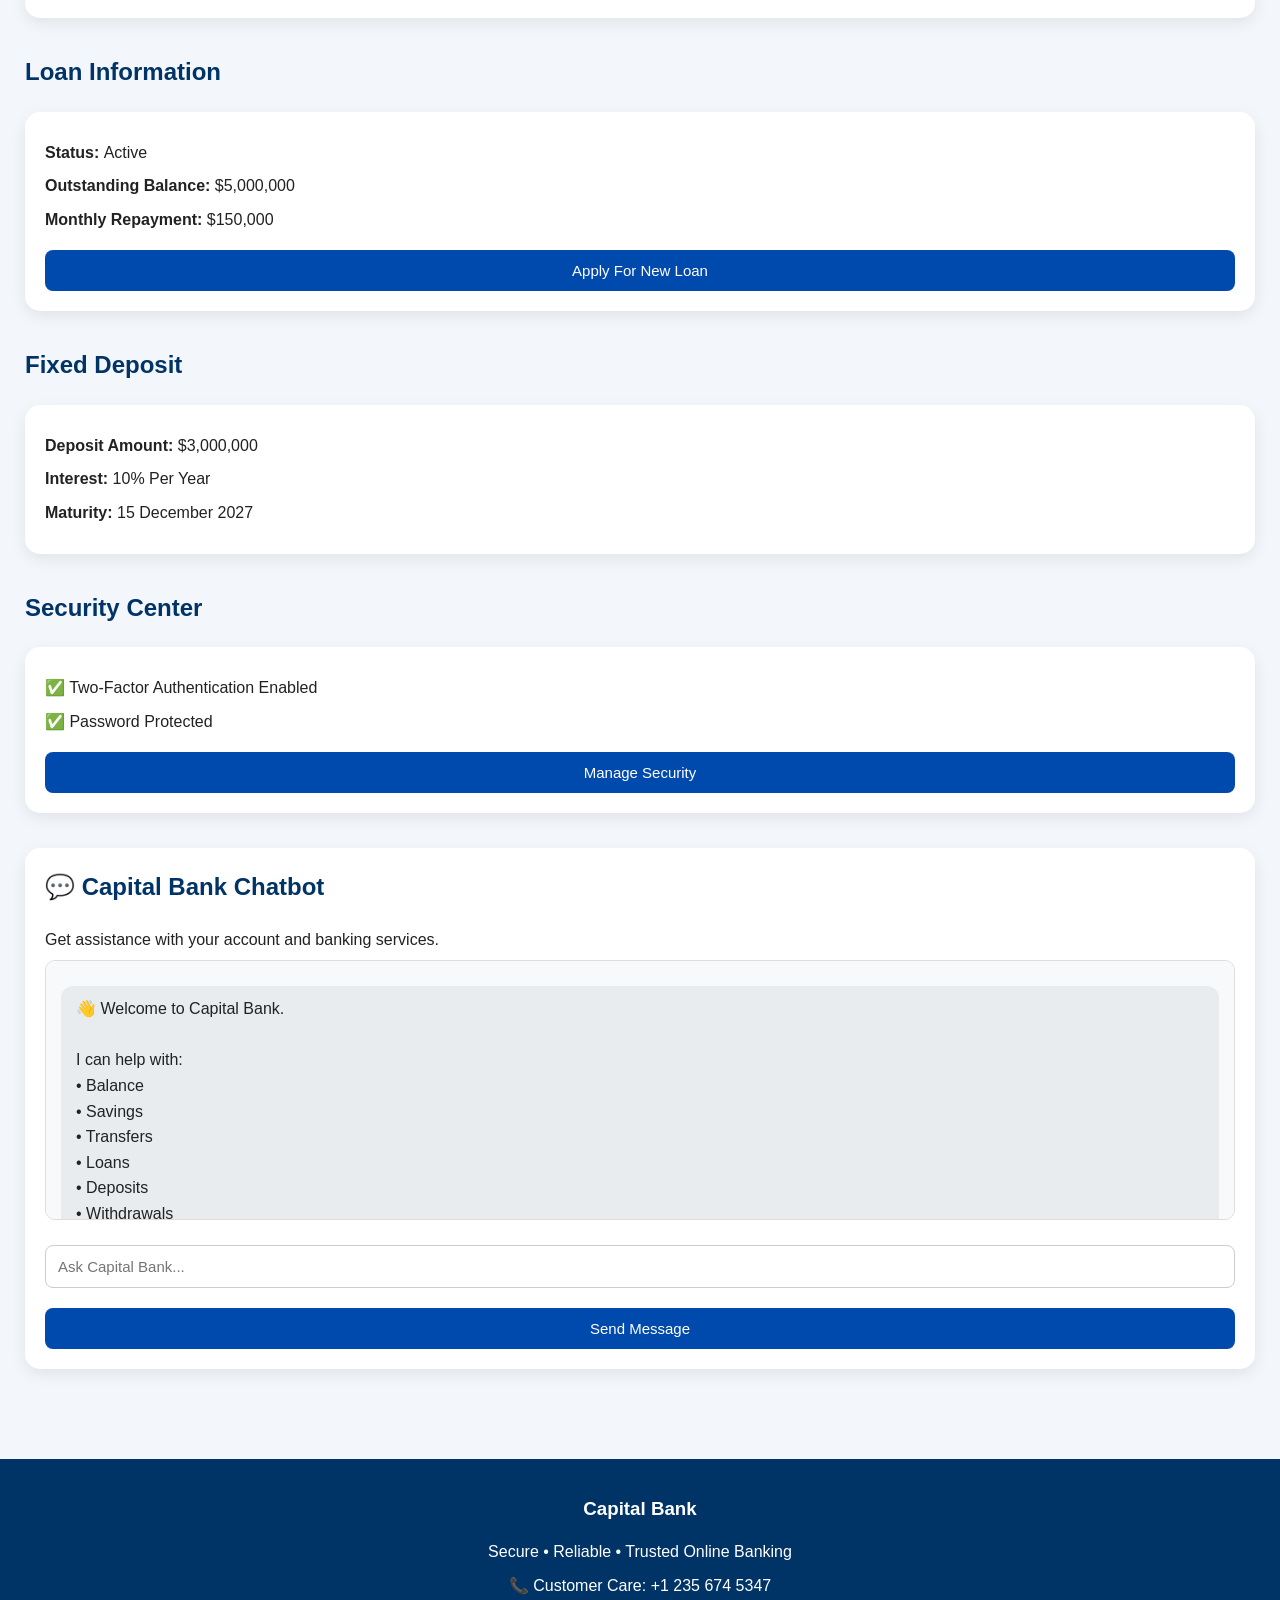
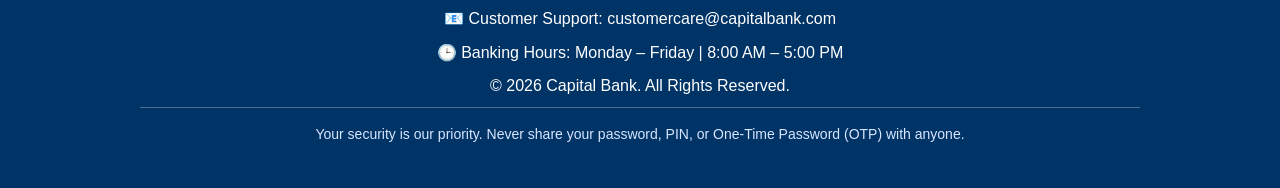
==== commit 14081e23: "Update dashboard.html" ====
--- a/dashboard.html
+++ b/dashboard.html
@@ -644,7 +644,7 @@
                     </small>
 
                     <p id="cardHolder">
-                        Capital Bank Customer
+                        Capital Bank
                     </p>
 
                 </div>
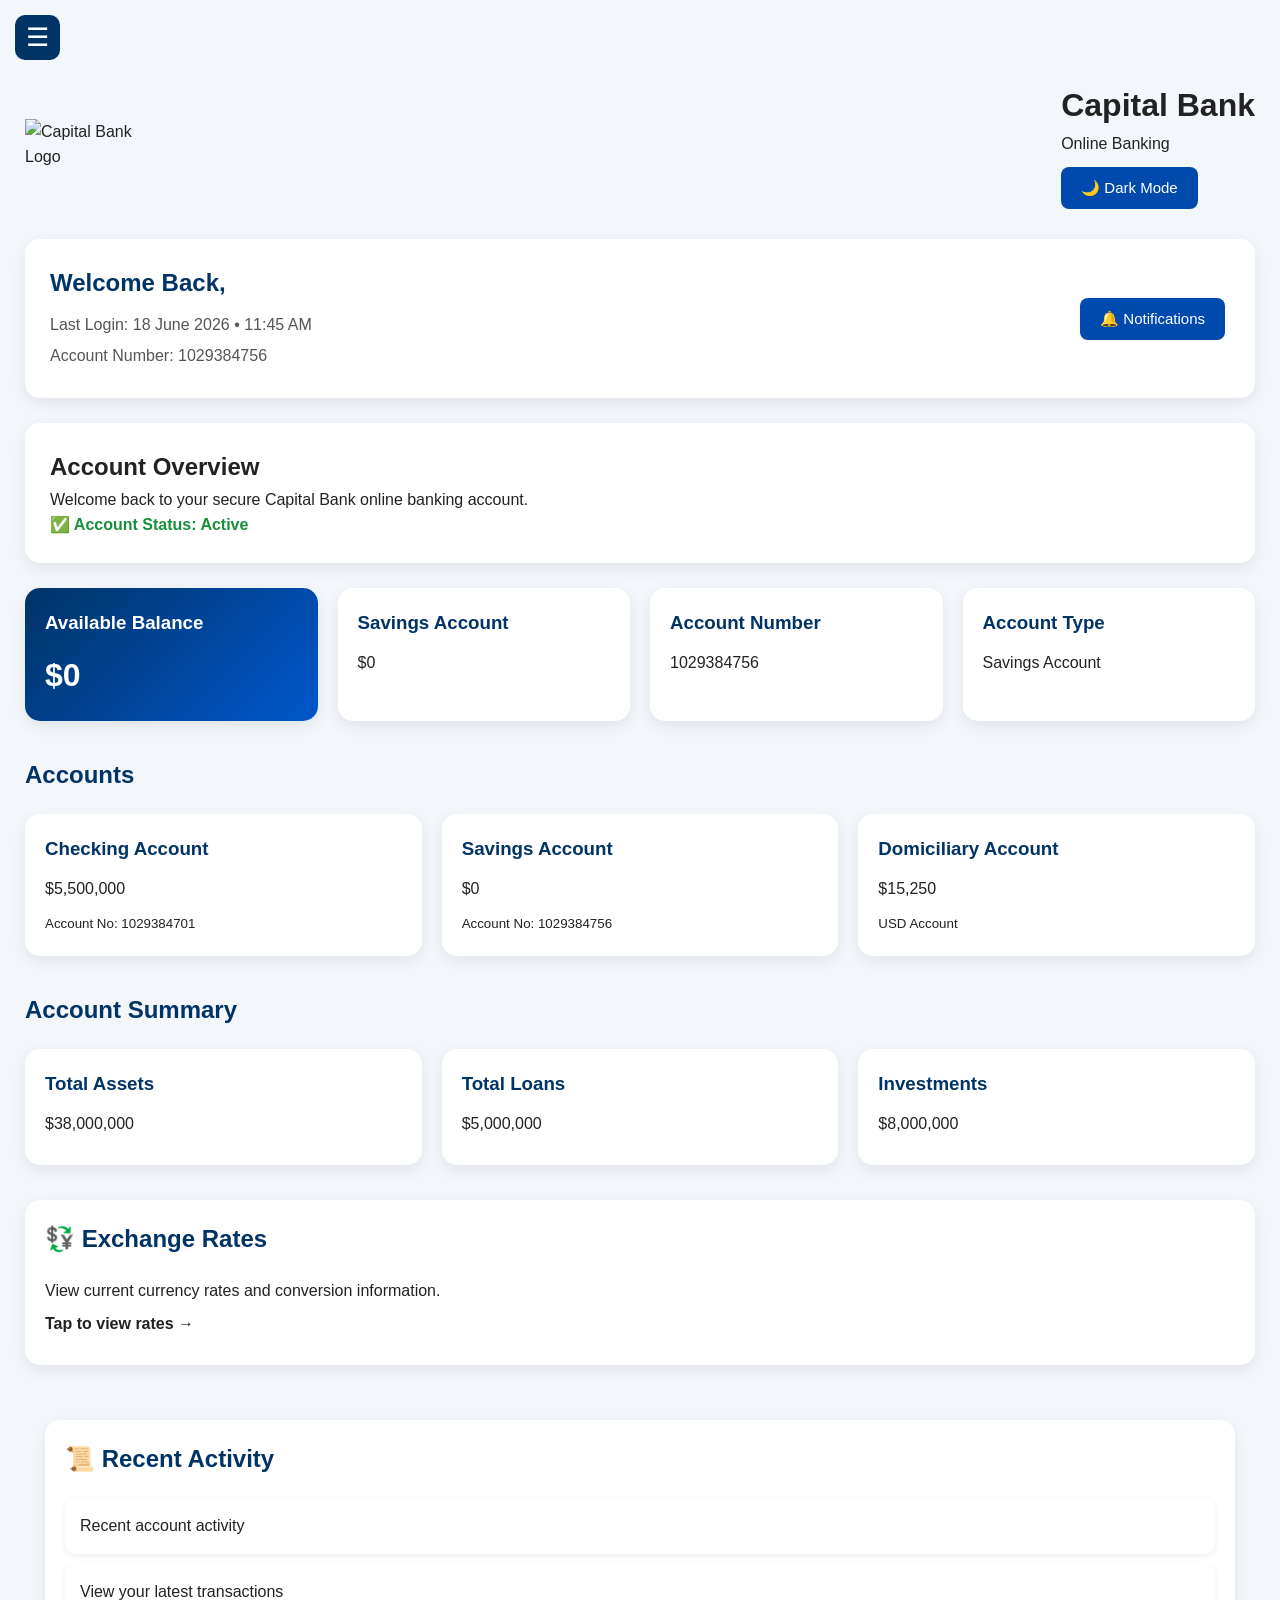
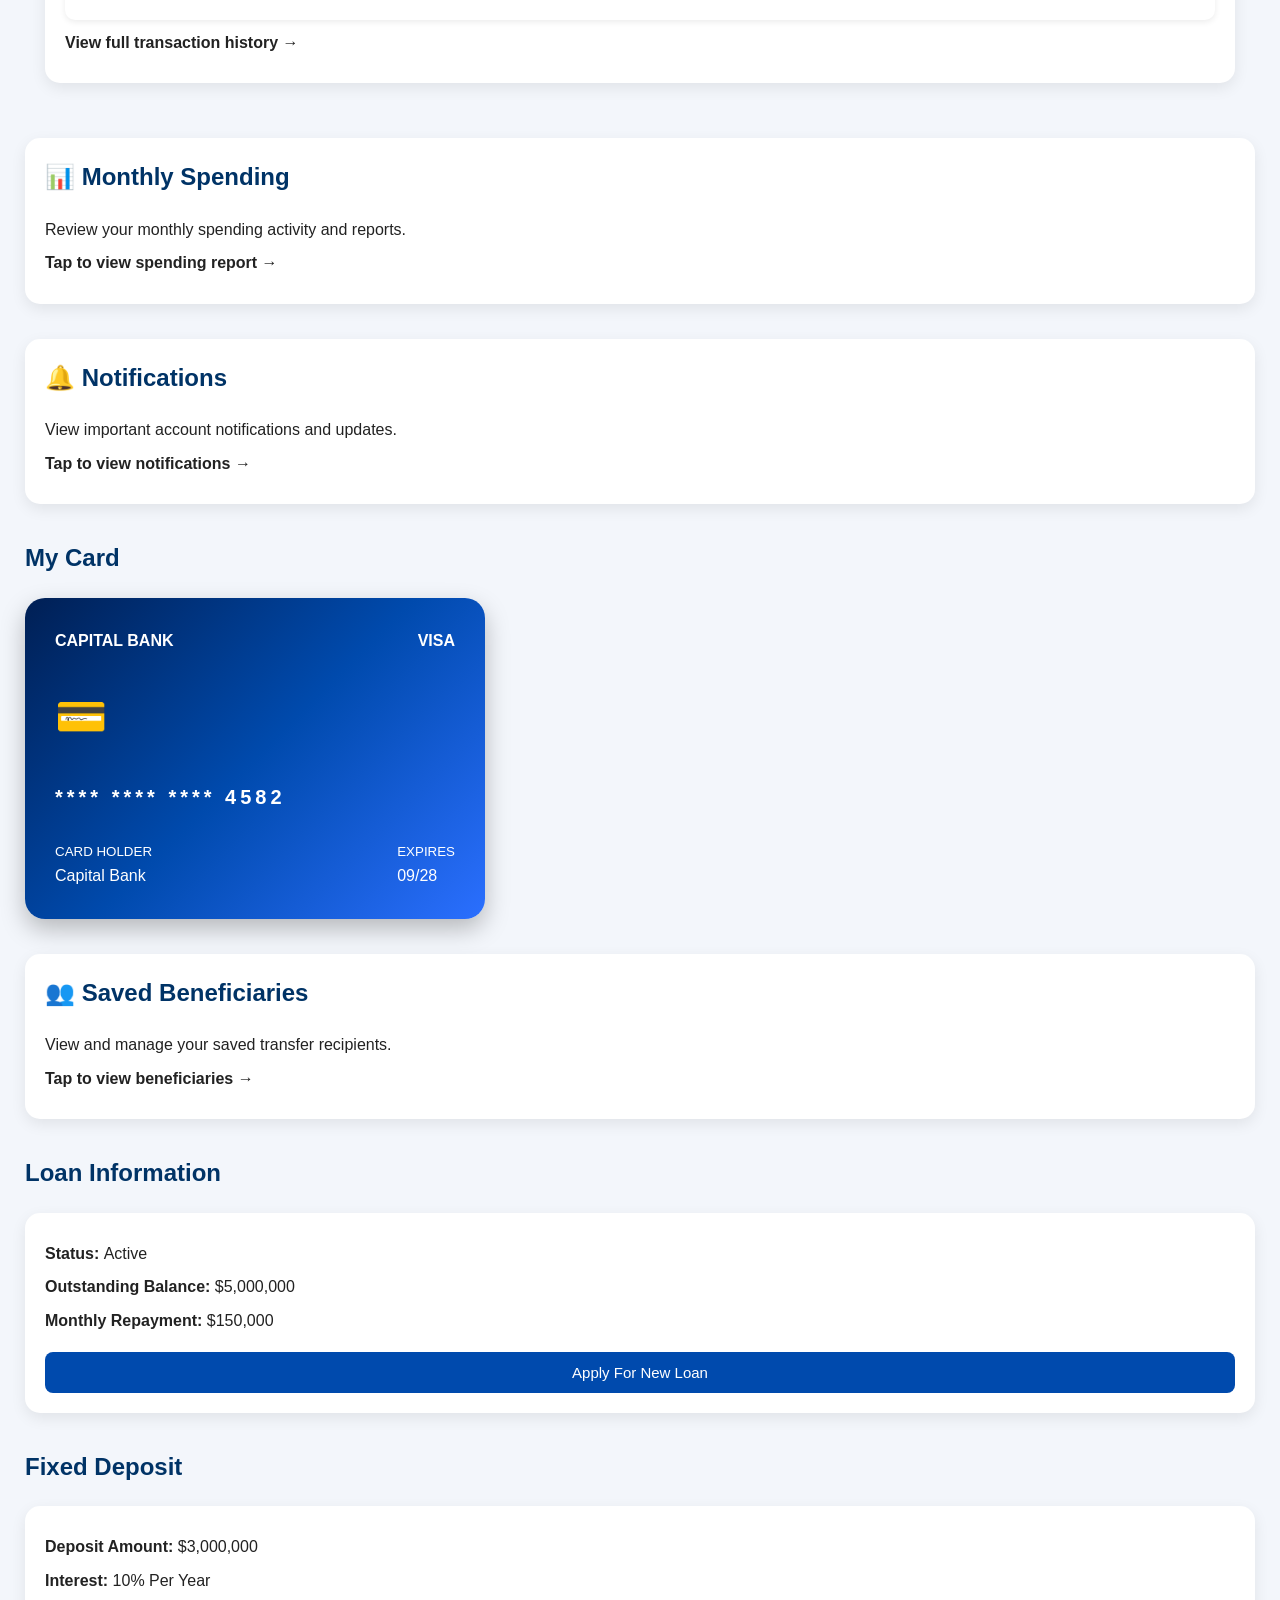
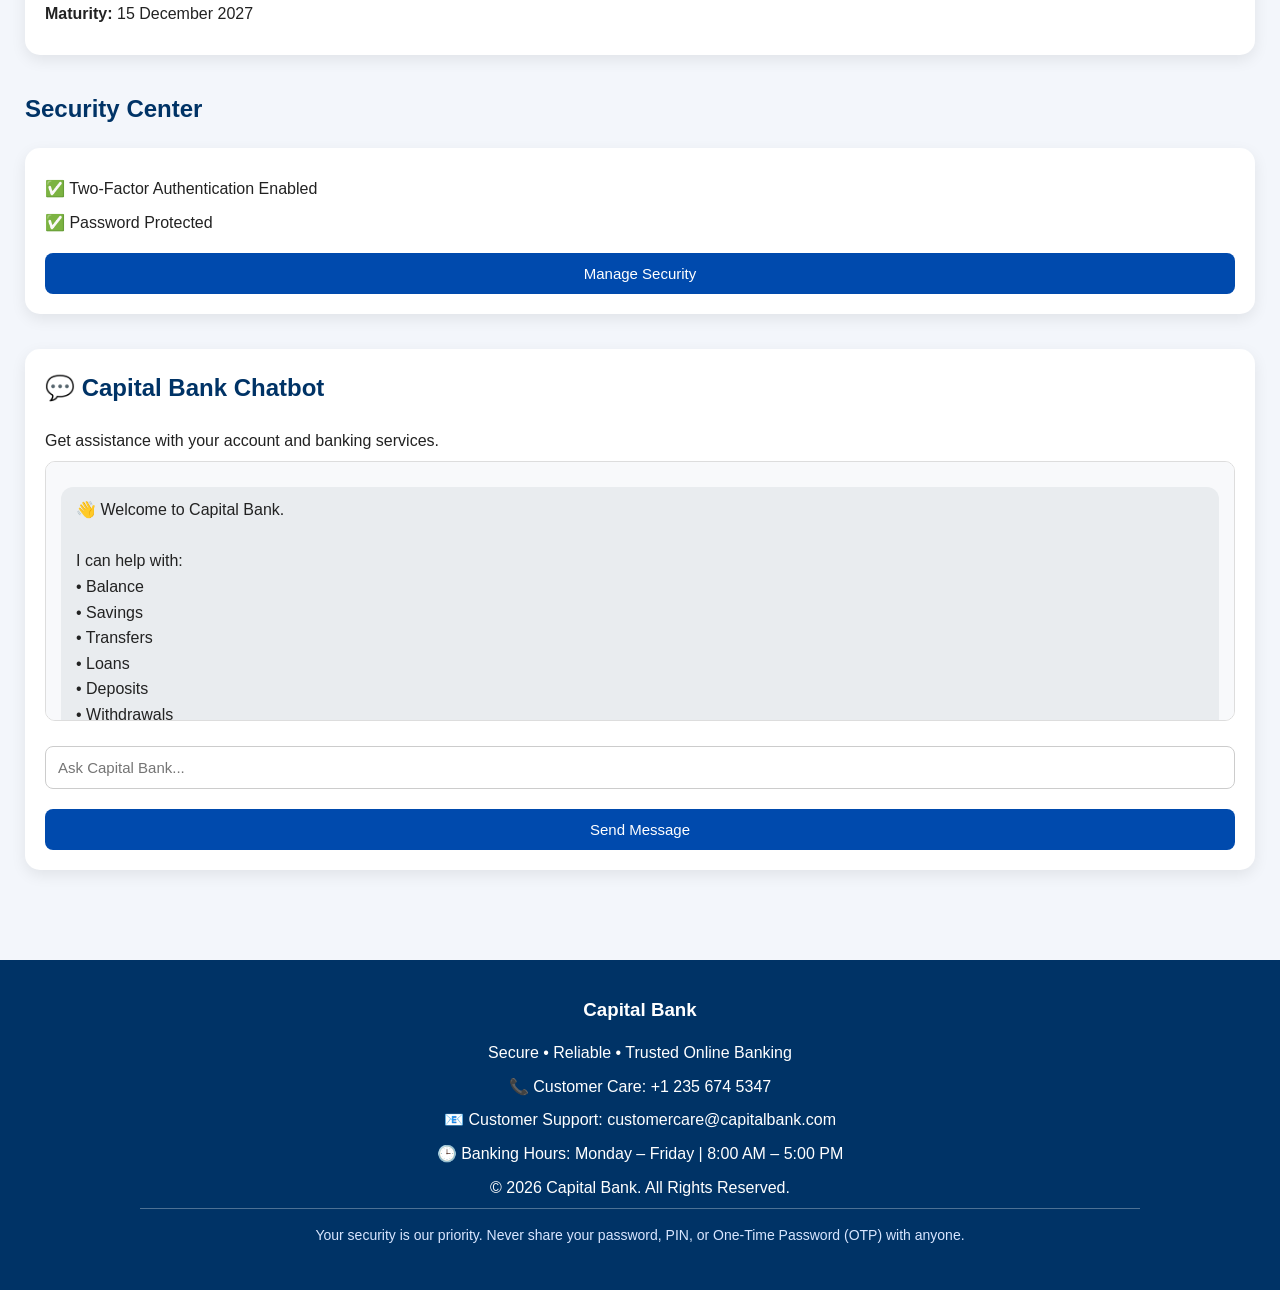
==== commit 18992529: "Update dashboard.html" ====
--- a/dashboard.html
+++ b/dashboard.html
@@ -368,115 +368,6 @@
         </div>
 
     </div>
-
-
-    <!-- ==========================
-         BANKING SERVICES
-    ========================== -->
-
-    <div class="section">
-
-        <h2>
-            Banking Services
-        </h2>
-
-        <div class="cards-grid">
-
-
-            <div class="bank-card clickable-section"
-                 onclick="window.location.href='transfer.html'">
-
-                <h3>
-                    🔄 Transfer
-                </h3>
-
-                <p>
-                    Transfer funds
-                </p>
-
-            </div>
-
-
-            <div class="bank-card clickable-section"
-                 onclick="window.location.href='deposit.html'">
-
-                <h3>
-                    💰 Deposit
-                </h3>
-
-                <p>
-                    Add funds to your account
-                </p>
-
-            </div>
-
-
-            <div class="bank-card clickable-section"
-                 onclick="window.location.href='withdraw.html'">
-
-                <h3>
-                    💵 Withdraw
-                </h3>
-
-                <p>
-                    Withdraw funds
-                </p>
-
-            </div>
-
-
-            <div class="bank-card clickable-section"
-                 onclick="window.location.href='statement.html'">
-
-                <h3>
-                    📄 Statement
-                </h3>
-
-                <p>
-                    View account statement
-                </p>
-
-            </div>
-
-        </div>
-
-    </div>
-
-
-    <!-- ==========================
-         RECEIVE FUNDS
-    ========================== -->
-
-    <div class="section">
-
-        <h2>
-            Receive Funds
-        </h2>
-
-        <div class="bank-card">
-
-            <p>
-                Add incoming funds to your
-                account balance.
-            </p>
-
-            <input
-                type="number"
-                id="receiveAmount"
-                placeholder="Enter amount"
-                min="1">
-
-            <button
-                onclick="receiveFunds()">
-
-                💰 Receive Funds
-
-            </button>
-
-        </div>
-
-    </div>
-
 
     <!-- ==========================
          EXCHANGE RATES
